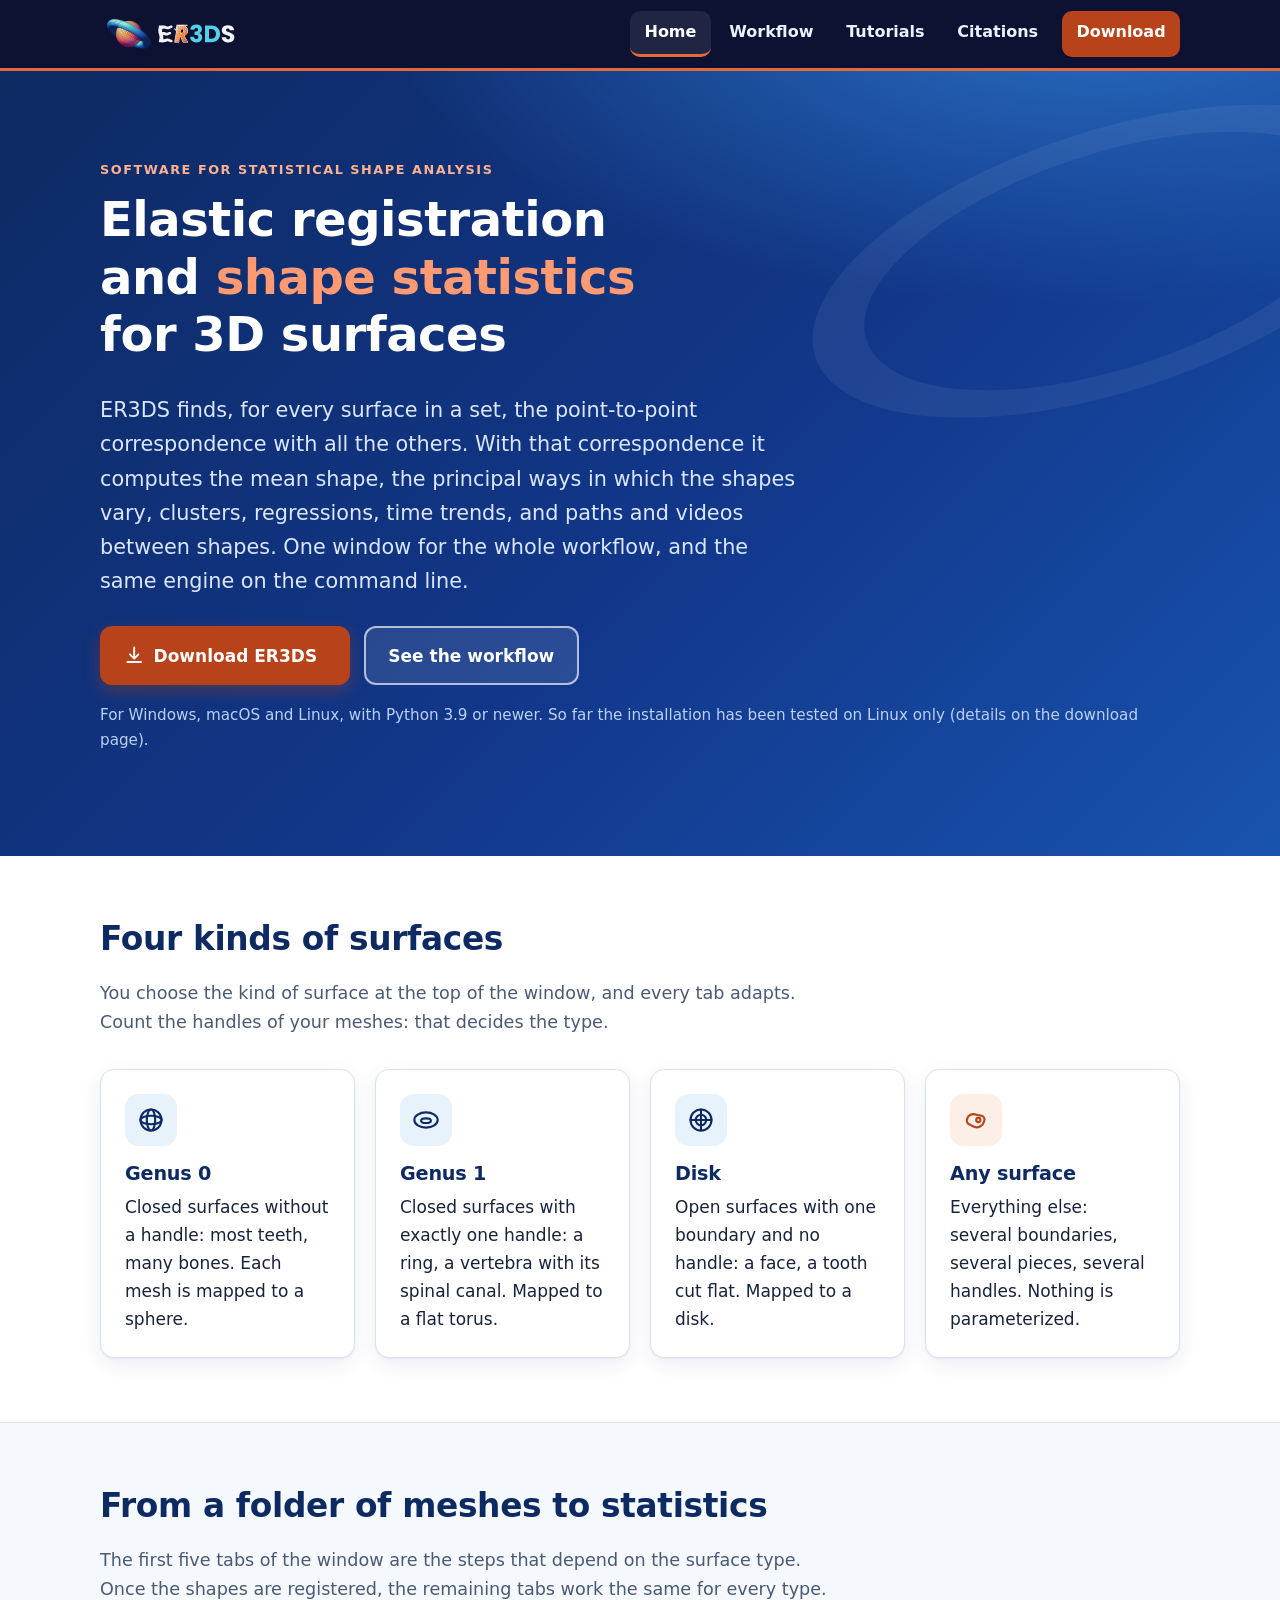
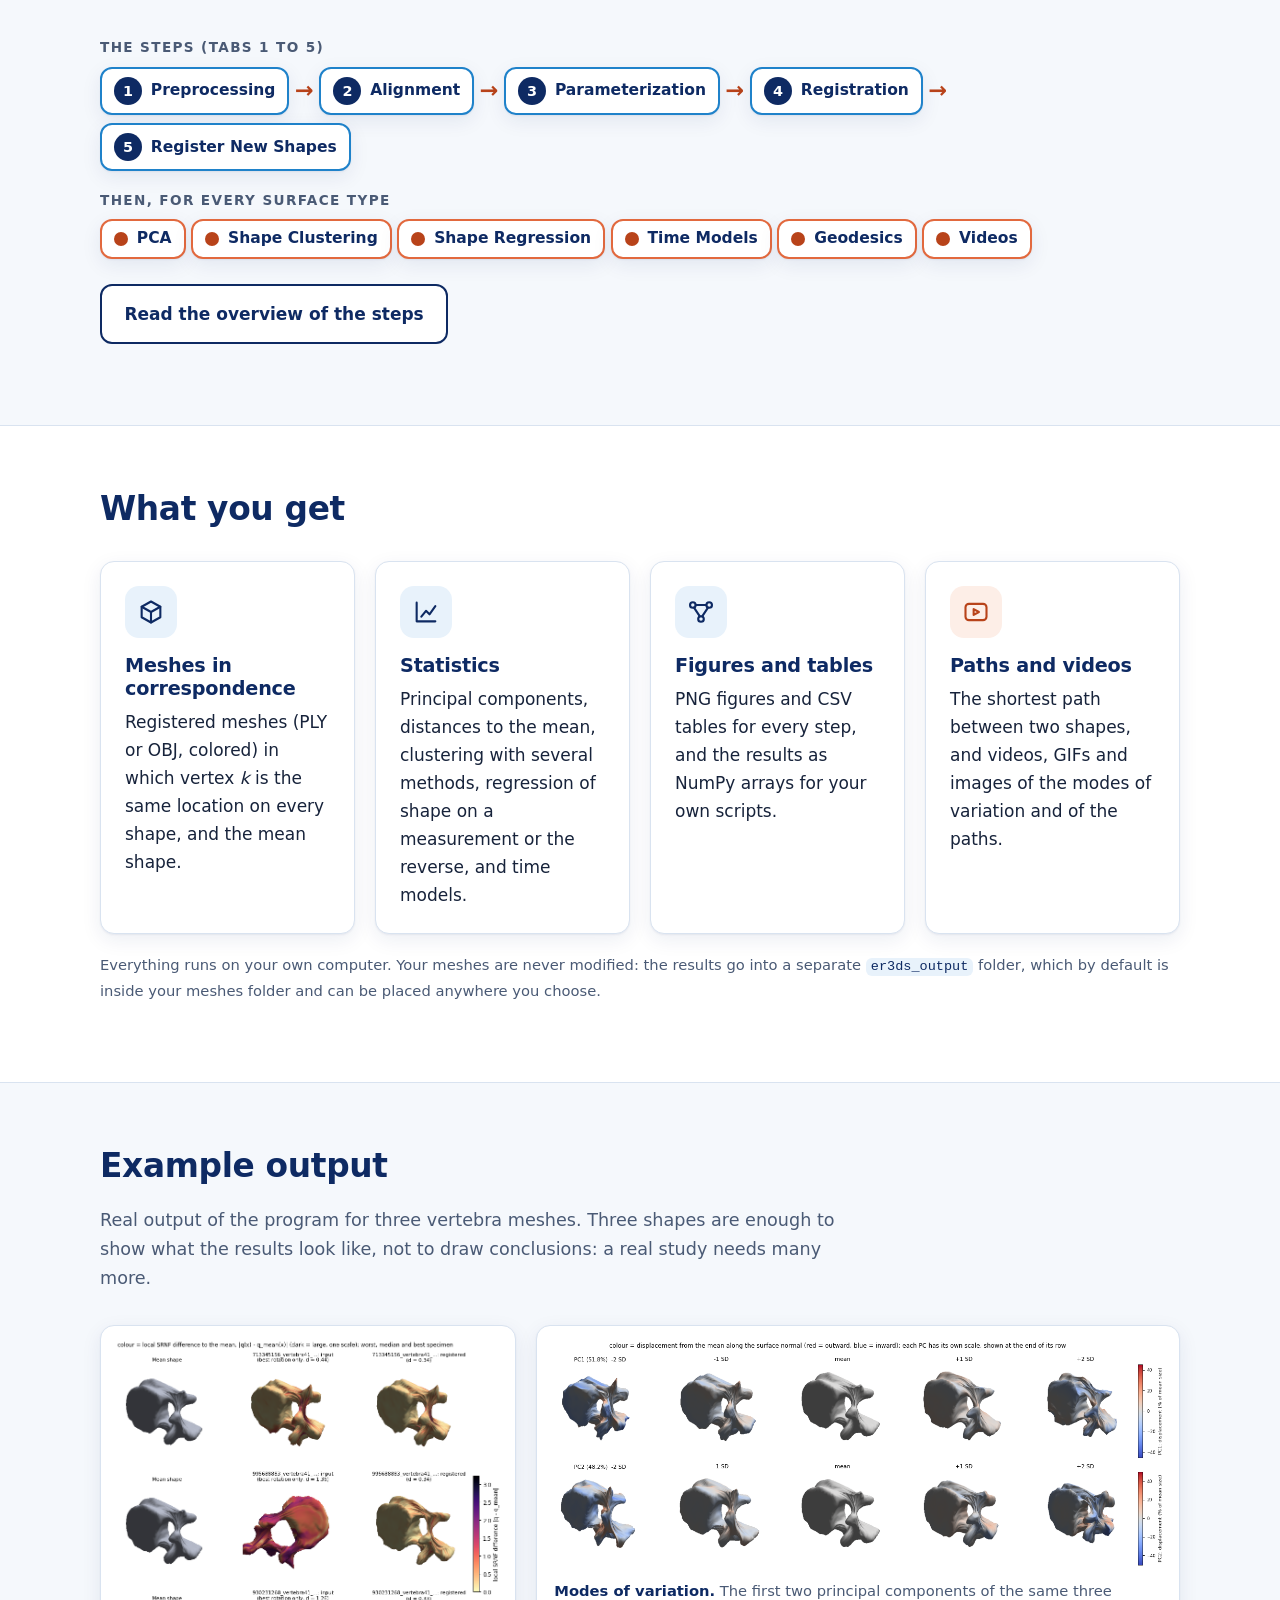
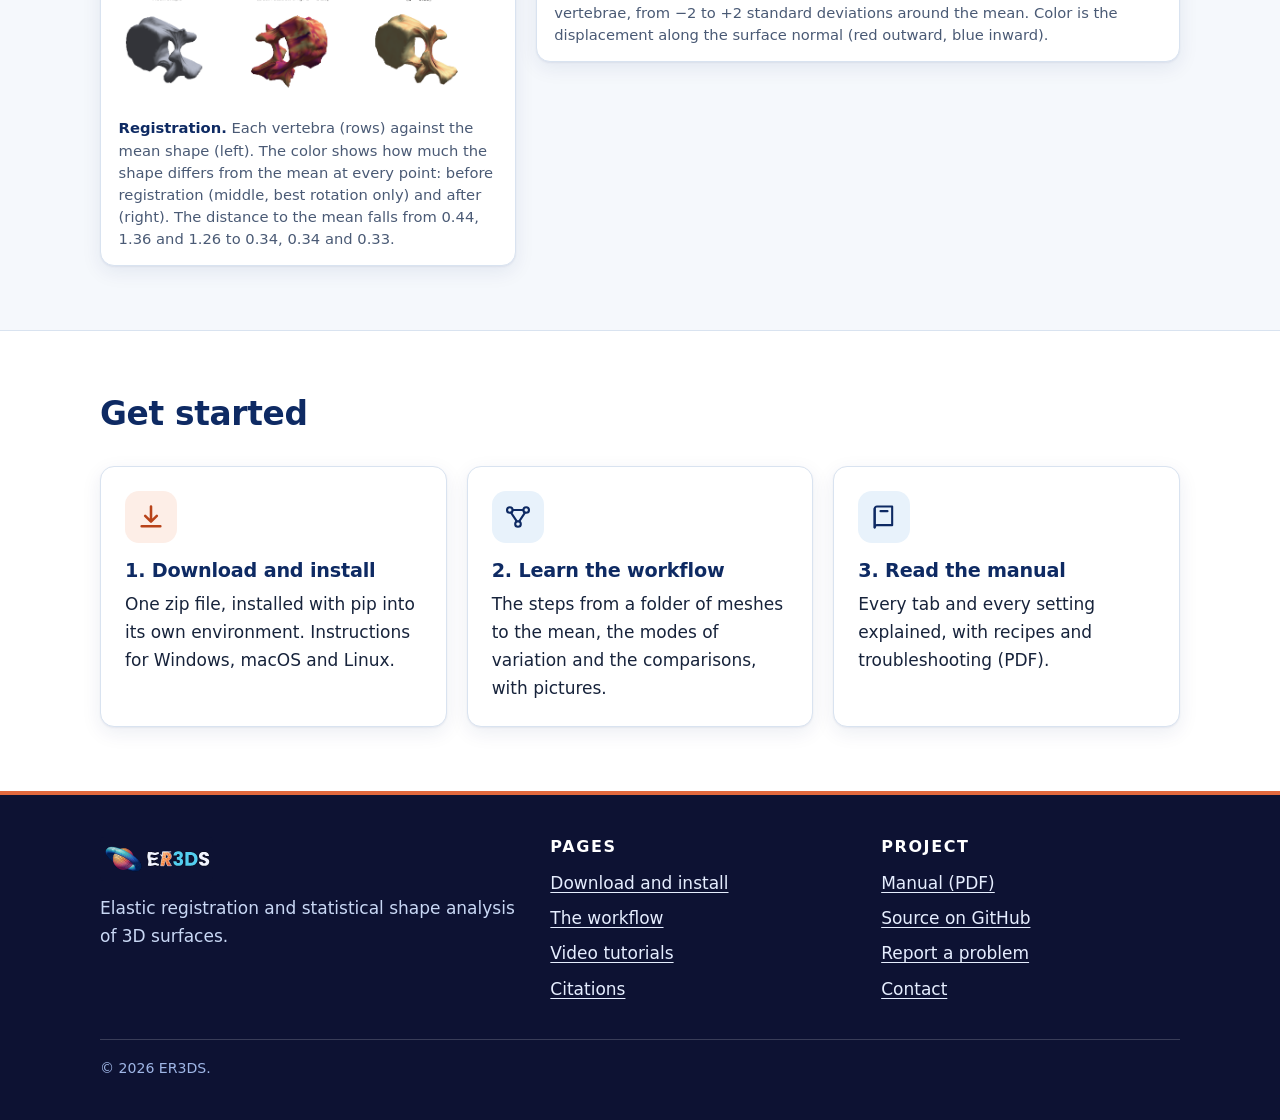
==== index.html @ e9423f09 "Add files via upload" ====
<!DOCTYPE html>
<html lang="en">
<head>
<meta charset="utf-8">
<meta name="viewport" content="width=device-width, initial-scale=1">
<title>ER3DS: elastic registration and shape statistics for 3D surfaces</title>
<meta name="description" content="ER3DS registers sets of 3D surfaces with elastic methods and computes the mean shape, principal components, clusters, regressions, geodesics and videos. Download, install and learn the workflow.">
<meta name="theme-color" content="#0e2a63">
<link rel="icon" href="favicon.ico" sizes="any">
<link rel="icon" type="image/png" sizes="32x32" href="assets/img/icon_32.png">
<link rel="apple-touch-icon" href="assets/img/icon_256.png">
<meta property="og:type" content="website">
<meta property="og:title" content="ER3DS: elastic registration and shape statistics for 3D surfaces">
<meta property="og:description" content="ER3DS registers sets of 3D surfaces with elastic methods and computes the mean shape, principal components, clusters, regressions, geodesics and videos. Download, install and learn the workflow.">
<meta property="og:url" content="https://er3ds.github.io/er3ds/">
<meta property="og:image" content="https://er3ds.github.io/er3ds/assets/img/og-image.png">
<link rel="stylesheet" href="assets/css/style.css">
<script src="assets/js/site.js" defer></script>
</head>
<body>
<!-- CHROME:HEADER:START -->
<a class="skip" href="#main">Skip to the content</a>
<header class="site-header">
  <div class="container">
    <a class="brand" href="index.html" aria-label="ER3DS, home page"><img src="assets/img/ER3DS_logo_lockup_dark.svg" alt="ER3DS" width="139" height="54"></a>
    <button class="nav-toggle" type="button" aria-controls="site-nav" aria-expanded="false">Menu</button>
    <nav class="site-nav" id="site-nav" aria-label="Main">
      <ul>
        <li><a href="index.html" aria-current="page">Home</a></li>
        <li><a href="workflow.html">Workflow</a></li>
        <li><a href="tutorials.html">Tutorials</a></li>
        <li><a href="citations.html">Citations</a></li>
        <li><a class="nav-cta" href="download.html">Download</a></li>
      </ul>
    </nav>
  </div>
</header>
<!-- CHROME:HEADER:END -->
<main id="main">

<div class="hero">
  <div class="container">
    <p class="eyebrow">Software for statistical shape analysis</p>
    <h1>Elastic registration and <span class="accent">shape statistics</span> for 3D surfaces</h1>
    <p class="lead">ER3DS finds, for every surface in a set, the point-to-point correspondence with all the others. With that correspondence it computes the mean shape, the principal ways in which the shapes vary, clusters, regressions, time trends, and paths and videos between shapes. One window for the whole workflow, and the same engine on the command line.</p>
    <div class="hero-actions">
      <a class="btn btn-primary" href="download.html"><svg viewBox="0 0 24 24" fill="none" stroke="currentColor" stroke-width="2.2" stroke-linecap="round" stroke-linejoin="round" aria-hidden="true"><path d="M12 3v12M7 11l5 5 5-5M4 20h16"/></svg> Download ER3DS <small data-release="version"></small></a>
      <a class="btn btn-light" href="workflow.html">See the workflow</a>
    </div>
    <p class="hero-note">For Windows, macOS and Linux, with Python 3.9 or newer. So far the installation has been tested on Linux only (details on the download page).</p>
  </div>
</div>

<section>
  <div class="container">
    <div class="section-head">
      <h2>Four kinds of surfaces</h2>
      <p>You choose the kind of surface at the top of the window, and every tab adapts. Count the handles of your meshes: that decides the type.</p>
    </div>
    <div class="grid grid-4">
      <a class="card" href="workflow.html#surface-types"><div class="icon"><svg viewBox="0 0 24 24" fill="none" stroke="currentColor" stroke-width="1.8" stroke-linecap="round" aria-hidden="true"><circle cx="12" cy="12" r="9"/><ellipse cx="12" cy="12" rx="9" ry="3.6"/><ellipse cx="12" cy="12" rx="3.6" ry="9"/></svg></div><h3>Genus 0</h3><p>Closed surfaces without a handle: most teeth, many bones. Each mesh is mapped to a sphere.</p></a>
      <a class="card" href="workflow.html#surface-types"><div class="icon"><svg viewBox="0 0 24 24" fill="none" stroke="currentColor" stroke-width="1.8" stroke-linecap="round" aria-hidden="true"><ellipse cx="12" cy="12" rx="10" ry="6.5"/><ellipse cx="12" cy="12.6" rx="4.2" ry="2"/></svg></div><h3>Genus 1</h3><p>Closed surfaces with exactly one handle: a ring, a vertebra with its spinal canal. Mapped to a flat torus.</p></a>
      <a class="card" href="workflow.html#surface-types"><div class="icon"><svg viewBox="0 0 24 24" fill="none" stroke="currentColor" stroke-width="1.8" stroke-linecap="round" aria-hidden="true"><circle cx="12" cy="12" r="9"/><circle cx="12" cy="12" r="4.5"/><path d="M12 3v18M3 12h18"/></svg></div><h3>Disk</h3><p>Open surfaces with one boundary and no handle: a face, a tooth cut flat. Mapped to a disk.</p></a>
      <a class="card" href="workflow.html#surface-types"><div class="icon orange"><svg viewBox="0 0 24 24" fill="none" stroke="currentColor" stroke-width="1.8" stroke-linecap="round" stroke-linejoin="round" aria-hidden="true"><path d="M5 15c-2-3 0-8 5-8 2 0 3 1 5 1 3 0 5 2 4 5-1 4-5 6-8 5-3-1-4-2-6-3z"/><circle cx="14" cy="12" r="1.8"/></svg></div><h3>Any surface</h3><p>Everything else: several boundaries, several pieces, several handles. Nothing is parameterized.</p></a>
    </div>
  </div>
</section>

<section class="section-soft">
  <div class="container">
    <div class="section-head">
      <h2>From a folder of meshes to statistics</h2>
      <p>The first five tabs of the window are the steps that depend on the surface type. Once the shapes are registered, the remaining tabs work the same for every type.</p>
    </div>
    <p class="flow-label">The steps (tabs 1 to 5)</p>
    <ol class="flow">
      <li><a class="box" href="workflow.html#step-1"><span class="n">1</span>Preprocessing</a><span class="arrow" aria-hidden="true">&rarr;</span></li>
      <li><a class="box" href="workflow.html#step-2"><span class="n">2</span>Alignment</a><span class="arrow" aria-hidden="true">&rarr;</span></li>
      <li><a class="box" href="workflow.html#step-3"><span class="n">3</span>Parameterization</a><span class="arrow" aria-hidden="true">&rarr;</span></li>
      <li><a class="box" href="workflow.html#step-4"><span class="n">4</span>Registration</a><span class="arrow" aria-hidden="true">&rarr;</span></li>
      <li><a class="box" href="workflow.html#step-5"><span class="n">5</span>Register New Shapes</a></li>
    </ol>
    <p class="flow-label">Then, for every surface type</p>
    <ol class="flow">
      <li><a class="box shared" href="workflow.html#step-6"><span class="n"></span>PCA</a></li>
      <li><a class="box shared" href="workflow.html#step-7"><span class="n"></span>Shape Clustering</a></li>
      <li><a class="box shared" href="workflow.html#step-7"><span class="n"></span>Shape Regression</a></li>
      <li><a class="box shared" href="workflow.html#step-7"><span class="n"></span>Time Models</a></li>
      <li><a class="box shared" href="workflow.html#step-8"><span class="n"></span>Geodesics</a></li>
      <li><a class="box shared" href="workflow.html#step-8"><span class="n"></span>Videos</a></li>
    </ol>
    <p style="margin-top:1.6rem"><a class="btn btn-outline" href="workflow.html">Read the overview of the steps</a></p>
  </div>
</section>

<section>
  <div class="container">
    <div class="section-head">
      <h2>What you get</h2>
    </div>
    <div class="grid grid-4">
      <div class="card"><div class="icon"><svg viewBox="0 0 24 24" fill="none" stroke="currentColor" stroke-width="1.8" stroke-linecap="round" stroke-linejoin="round" aria-hidden="true"><path d="M12 3l8 4.5v9L12 21l-8-4.5v-9z"/><path d="M12 12l8-4.5M12 12v9M12 12L4 7.5"/></svg></div><h3>Meshes in correspondence</h3><p>Registered meshes (PLY or OBJ, colored) in which vertex <em>k</em> is the same location on every shape, and the mean shape.</p></div>
      <div class="card"><div class="icon"><svg viewBox="0 0 24 24" fill="none" stroke="currentColor" stroke-width="1.8" stroke-linecap="round" stroke-linejoin="round" aria-hidden="true"><path d="M4 20V4M4 20h16"/><path d="M8 16l4-5 3 3 5-7"/></svg></div><h3>Statistics</h3><p>Principal components, distances to the mean, clustering with several methods, regression of shape on a measurement or the reverse, and time models.</p></div>
      <div class="card"><div class="icon"><svg viewBox="0 0 24 24" fill="none" stroke="currentColor" stroke-width="1.8" stroke-linecap="round" stroke-linejoin="round" aria-hidden="true"><circle cx="5" cy="6" r="2.4"/><circle cx="19" cy="6" r="2.4"/><circle cx="12" cy="18" r="2.4"/><path d="M7.4 6h9.2M6 8.2l5 7.6M18 8.2l-5 7.6"/></svg></div><h3>Figures and tables</h3><p>PNG figures and CSV tables for every step, and the results as NumPy arrays for your own scripts.</p></div>
      <div class="card"><div class="icon orange"><svg viewBox="0 0 24 24" fill="none" stroke="currentColor" stroke-width="1.8" stroke-linecap="round" stroke-linejoin="round" aria-hidden="true"><rect x="3" y="5" width="18" height="14" rx="3"/><path d="M10 9.5v5l4.5-2.5z"/></svg></div><h3>Paths and videos</h3><p>The shortest path between two shapes, and videos, GIFs and images of the modes of variation and of the paths.</p></div>
    </div>
    <p class="muted small" style="margin-top:1.2rem">Everything runs on your own computer. Your meshes are never modified: the results go into a separate <code>er3ds_output</code> folder, which by default is inside your meshes folder and can be placed anywhere you choose.</p>
  </div>
</section>

<section class="section-soft">
  <div class="container">
    <div class="section-head">
      <h2>Example output</h2>
      <p>Real output of the program for three vertebra meshes. Three shapes are enough to show what the results look like, not to draw conclusions: a real study needs many more.</p>
    </div>
    <div class="grid grid-figs">
      <figure class="figure">
        <a class="zoom" href="assets/img/figures/registration-before-after.png" aria-label="Open the registration figure at full size"><img src="assets/img/figures/registration-before-after.png" width="847" height="803" loading="lazy" alt="Three vertebra meshes in three rows. The left column shows the mean shape in grey. The middle column shows each vertebra before registration, colored by how much it differs from the mean at every point, with large differences in dark red and purple. The right column shows the same vertebrae after registration, almost uniformly pale, meaning they now match the mean closely."></a>
        <figcaption><strong>Registration.</strong> Each vertebra (rows) against the mean shape (left). The color shows how much the shape differs from the mean at every point: before registration (middle, best rotation only) and after (right). The distance to the mean falls from 0.44, 1.36 and 1.26 to 0.34, 0.34 and 0.33.</figcaption>
      </figure>
      <figure class="figure">
        <a class="zoom" href="assets/img/figures/principal-modes.png" aria-label="Open the principal modes figure at full size"><img src="assets/img/figures/principal-modes.png" width="1211" height="454" loading="lazy" alt="Two rows of five vertebra shapes. Each row shows one principal component of shape variation, from minus two standard deviations through the mean shape to plus two standard deviations, colored by displacement from the mean along the surface normal, from blue for inward to red for outward."></a>
        <figcaption><strong>Modes of variation.</strong> The first two principal components of the same three vertebrae, from &minus;2 to +2 standard deviations around the mean. Color is the displacement along the surface normal (red outward, blue inward).</figcaption>
      </figure>
    </div>
  </div>
</section>

<section>
  <div class="container">
    <div class="section-head">
      <h2>Get started</h2>
    </div>
    <div class="grid grid-3">
      <a class="card" href="download.html"><div class="icon orange"><svg viewBox="0 0 24 24" fill="none" stroke="currentColor" stroke-width="2.2" stroke-linecap="round" stroke-linejoin="round" aria-hidden="true"><path d="M12 3v12M7 11l5 5 5-5M4 20h16"/></svg></div><h3>1. Download and install</h3><p>One zip file, installed with pip into its own environment. Instructions for Windows, macOS and Linux.</p></a>
      <a class="card" href="workflow.html"><div class="icon"><svg viewBox="0 0 24 24" fill="none" stroke="currentColor" stroke-width="1.8" stroke-linecap="round" stroke-linejoin="round" aria-hidden="true"><circle cx="5" cy="6" r="2.4"/><circle cx="19" cy="6" r="2.4"/><circle cx="12" cy="18" r="2.4"/><path d="M7.4 6h9.2M6 8.2l5 7.6M18 8.2l-5 7.6"/></svg></div><h3>2. Learn the workflow</h3><p>The steps from a folder of meshes to the mean, the modes of variation and the comparisons, with pictures.</p></a>
      <a class="card" href="downloads/ER3DS_manual.pdf" data-release-link="manual"><div class="icon"><svg viewBox="0 0 24 24" fill="none" stroke="currentColor" stroke-width="1.8" stroke-linecap="round" stroke-linejoin="round" aria-hidden="true"><path d="M4 5a2 2 0 0 1 2-2h13v16H6a2 2 0 0 0-2 2z"/><path d="M4 21V5M9 7h6"/></svg></div><h3>3. Read the manual</h3><p>Every tab and every setting explained, with recipes and troubleshooting (PDF<span data-release="manual-size" data-prefix=", "></span>).</p></a>
    </div>
  </div>
</section>

</main>
<!-- CHROME:FOOTER:START -->
<footer class="site-footer">
  <div class="container">
    <div class="cols">
      <div>
        <img src="assets/img/ER3DS_logo_lockup_dark.svg" alt="ER3DS" width="113" height="44">
        <p>Elastic registration and statistical shape analysis of 3D surfaces.</p>
      </div>
      <div>
        <h2>Pages</h2>
        <ul>
          <li><a href="download.html">Download and install</a></li>
          <li><a href="workflow.html">The workflow</a></li>
          <li><a href="tutorials.html">Video tutorials</a></li>
          <li><a href="citations.html">Citations</a></li>
        </ul>
      </div>
      <div>
        <h2>Project</h2>
        <ul>
          <li><a href="downloads/ER3DS_manual.pdf" data-release-link="manual">Manual (PDF)</a></li>
          <li><a href="download.html" data-site="github" hidden>Source on GitHub</a></li>
          <li><a href="download.html" data-site="issues" hidden>Report a problem</a></li>
          <li><a href="download.html" data-site="contact" hidden>Contact</a></li>
        </ul>
      </div>
    </div>
    <p class="fine">&copy; <span data-year>2026</span> ER3DS. <span data-site-text="license_note" hidden></span></p>
  </div>
</footer>
<!-- CHROME:FOOTER:END -->
</body>
</html>
---- assets/css/style.css ----
/* ER3DS website. Colors taken from the logo: navy #0e2a63, blue #1f82ca, orange #e2693e.
   No external fonts, scripts or images are loaded: everything is in this folder. */
:root {
  --navy: #0e2a63;
  --navy-2: #163b86;
  --bar: #0d1233;                /* the background of the dark logo lockup: the header and the footer have exactly this color, so the logo blends in */
  --blue: #1f82ca;
  --blue-text: #1853ae;          /* links on white: contrast above 7:1 */
  --sky: #e8f2fb;
  --sky-2: #d3e6f7;
  --orange: #e2693e;
  --orange-deep: #b8431a;        /* buttons with white text: contrast above 5:1 */
  --orange-soft: #fdeee7;
  --ink: #17233b;
  --muted: #4a5a75;
  --line: #d9e3f0;
  --soft: #f5f8fc;
  --white: #ffffff;
  --radius: 14px;
  --shadow: 0 1px 2px rgba(14, 42, 99, .06), 0 6px 20px rgba(14, 42, 99, .08);
  --shadow-lift: 0 2px 4px rgba(14, 42, 99, .08), 0 12px 28px rgba(14, 42, 99, .14);
  --maxw: 1120px;
  --font: system-ui, -apple-system, "Segoe UI", Roboto, "Helvetica Neue", Arial, sans-serif;
  --mono: ui-monospace, SFMono-Regular, Menlo, Consolas, "Liberation Mono", monospace;
  color-scheme: light;
}

*, *::before, *::after { box-sizing: border-box; }
html { scroll-behavior: smooth; -webkit-text-size-adjust: 100%; }
body { margin: 0; font-family: var(--font); font-size: 1.0625rem; line-height: 1.65; color: var(--ink); background: var(--white); }
img, svg, video { max-width: 100%; height: auto; }
a { color: var(--blue-text); text-underline-offset: 3px; }
a:hover { color: var(--navy); }
h1, h2, h3, h4 { color: var(--navy); line-height: 1.2; margin: 0 0 .6em; letter-spacing: -.01em; }
h1 { font-size: clamp(2rem, 4.2vw, 3rem); font-weight: 800; }
h2 { font-size: clamp(1.5rem, 2.8vw, 2.05rem); font-weight: 750; }
h3 { font-size: 1.2rem; font-weight: 700; }
p { margin: 0 0 1em; }
code { font-family: var(--mono); font-size: .92em; background: var(--sky); color: var(--navy); padding: .1em .38em; border-radius: 6px; }
:focus-visible { outline: 3px solid var(--orange); outline-offset: 2px; border-radius: 4px; }
.skip { position: absolute; left: -999px; top: 8px; background: var(--white); color: var(--navy); padding: .6rem 1rem; border-radius: 8px; z-index: 100; }
.skip:focus { left: 8px; }
.container { width: 100%; max-width: var(--maxw); margin: 0 auto; padding: 0 1.25rem; }
.narrow { max-width: 820px; }
.muted { color: var(--muted); }
.center { text-align: center; }
.small { font-size: .92rem; }

/* ------------------------------------------------------------------------------------------------ header */
.site-header { position: sticky; top: 0; z-index: 50; background: var(--bar); border-bottom: 3px solid var(--orange); }
.site-header .container { display: flex; align-items: center; justify-content: space-between; gap: 1rem; min-height: 68px; }
.brand { display: inline-flex; align-items: center; text-decoration: none; }
.brand img { height: 54px; width: auto; display: block; }
.nav-toggle { display: none; background: transparent; border: 2px solid rgba(255,255,255,.55); color: var(--white); border-radius: 10px; padding: .45rem .75rem; font: inherit; font-weight: 600; cursor: pointer; }
.nav-toggle:hover { background: rgba(255,255,255,.1); }
.site-nav ul { list-style: none; display: flex; gap: .25rem; margin: 0; padding: 0; flex-wrap: wrap; }
.site-nav a { display: block; color: #eaf1ff; text-decoration: none; font-weight: 600; font-size: 1rem; padding: .55rem .9rem; border-radius: 10px; border-bottom: 3px solid transparent; }
.site-nav a:hover { background: rgba(255,255,255,.12); color: var(--white); }
.site-nav a[aria-current="page"] { color: var(--white); border-bottom-color: var(--orange); background: rgba(255,255,255,.08); }
.site-nav a.nav-cta { background: var(--orange-deep); color: var(--white); margin-left: .35rem; }
.site-nav a.nav-cta:hover { background: #a43812; }

/* ------------------------------------------------------------------------------------------------ hero */
.hero { position: relative; overflow: hidden; color: var(--white); background: radial-gradient(1200px 520px at 85% -10%, #2a6fc2 0%, rgba(42,111,194,0) 60%), linear-gradient(135deg, var(--navy) 0%, #12378a 55%, #1853ae 100%); }
.hero::after { content: ""; position: absolute; right: -140px; top: -120px; width: 620px; height: 620px; border-radius: 50%; border: 54px solid rgba(255,255,255,.06); transform: rotate(-18deg) scale(1, .42); pointer-events: none; }
.hero .container { position: relative; z-index: 1; padding-top: clamp(3rem, 7vw, 5.5rem); padding-bottom: clamp(3rem, 7vw, 5.5rem); }
.hero h1 { color: var(--white); max-width: 17ch; }
.hero h1 .accent { color: #ff9a73; }
.hero .lead { font-size: clamp(1.1rem, 1.7vw, 1.3rem); max-width: 44rem; color: #dbe7ff; }
.hero-actions { display: flex; flex-wrap: wrap; gap: .85rem; margin-top: 1.7rem; }
.hero-note { margin-top: 1.1rem; font-size: .95rem; color: #bcd0f5; }
.page-hero { background: linear-gradient(135deg, var(--navy) 0%, #12378a 70%, #1853ae 100%); color: var(--white); }
.page-hero .container { padding-top: 2.6rem; padding-bottom: 2.6rem; }
.page-hero h1 { color: var(--white); font-size: clamp(1.9rem, 3.6vw, 2.6rem); margin-bottom: .35em; }
.page-hero p { color: #dbe7ff; max-width: 46rem; margin: 0; font-size: 1.12rem; }
.eyebrow { text-transform: uppercase; letter-spacing: .12em; font-size: .8rem; font-weight: 700; color: #ffb28f; margin-bottom: .7rem; }

/* ------------------------------------------------------------------------------------------------ buttons */
.btn { display: inline-flex; align-items: center; gap: .55rem; font: inherit; font-weight: 700; text-decoration: none; padding: .85rem 1.4rem; border-radius: 12px; border: 2px solid transparent; cursor: pointer; transition: transform .15s ease, background .15s ease, box-shadow .15s ease; }
.btn:hover { transform: translateY(-1px); }
.btn-primary { background: var(--orange-deep); color: var(--white); box-shadow: 0 6px 16px rgba(184, 67, 26, .35); }
.btn-primary:hover { background: #a43812; color: var(--white); }
.btn-light { background: rgba(255,255,255,.1); color: var(--white); border-color: rgba(255,255,255,.65); }
.btn-light:hover { background: rgba(255,255,255,.2); color: var(--white); }
.btn-outline { background: var(--white); color: var(--navy); border-color: var(--navy); }
.btn-outline:hover { background: var(--navy); color: var(--white); }
.btn svg { width: 1.2em; height: 1.2em; flex: none; }
.btn small { font-weight: 500; opacity: .9; }

/* ------------------------------------------------------------------------------------------------ sections and cards */
section { padding: clamp(2.6rem, 5vw, 4.2rem) 0; }
.section-soft { background: var(--soft); border-top: 1px solid var(--line); border-bottom: 1px solid var(--line); }
.section-head { max-width: 46rem; margin-bottom: 2rem; }
.section-head p { color: var(--muted); font-size: 1.1rem; }
.grid { display: grid; gap: 1.25rem; }
.grid-2 { grid-template-columns: repeat(2, minmax(0, 1fr)); }
.grid-3 { grid-template-columns: repeat(3, minmax(0, 1fr)); }
.grid-4 { grid-template-columns: repeat(4, minmax(0, 1fr)); }
.card { background: var(--white); border: 1px solid var(--line); border-radius: var(--radius); padding: 1.5rem; box-shadow: var(--shadow); }
a.card { text-decoration: none; color: inherit; display: block; transition: transform .15s ease, box-shadow .15s ease, border-color .15s ease; }
a.card:hover { transform: translateY(-3px); box-shadow: var(--shadow-lift); border-color: var(--blue); }
.card h3 { margin-bottom: .4em; }
.card p:last-child { margin-bottom: 0; }
.icon { width: 52px; height: 52px; border-radius: 14px; background: var(--sky); color: var(--navy); display: grid; place-items: center; margin-bottom: 1rem; }
.icon svg { width: 28px; height: 28px; }
.icon.orange { background: var(--orange-soft); color: var(--orange-deep); }
.pill { display: inline-block; font-size: .78rem; font-weight: 700; padding: .18rem .65rem; border-radius: 999px; background: var(--sky); color: var(--navy); letter-spacing: .02em; }
.pill.orange { background: var(--orange-soft); color: var(--orange-deep); }
.checklist { list-style: none; margin: 0; padding: 0; }
.checklist li { position: relative; padding-left: 1.7rem; margin-bottom: .5rem; }
.checklist li::before { content: ""; position: absolute; left: 0; top: .5em; width: .9rem; height: .9rem; border-radius: 50%; background: var(--orange); box-shadow: 0 0 0 4px var(--orange-soft); }

figure { margin: 0; }
.figure { background: var(--white); border: 1px solid var(--line); border-radius: var(--radius); padding: .75rem; box-shadow: var(--shadow); }
.figure img { display: block; width: 100%; border-radius: 8px; }
figcaption { font-size: .92rem; color: var(--muted); padding: .65rem .35rem .2rem; line-height: 1.5; }
figcaption strong { color: var(--navy); }

/* ------------------------------------------------------------------------------------------------ the workflow page */
.pipeline { margin: 0 auto; }
.steps { list-style: none; margin: 0; padding: 0; counter-reset: step; position: relative; }
.steps::before { content: ""; position: absolute; left: 25px; top: 10px; bottom: 10px; width: 3px; background: linear-gradient(var(--blue), var(--sky-2)); border-radius: 3px; }
.step { position: relative; padding-left: 78px; margin-bottom: 2.6rem; }
.step:last-child { margin-bottom: 0; }
.step-num { position: absolute; left: 0; top: 0; width: 52px; height: 52px; border-radius: 50%; display: grid; place-items: center; font-weight: 800; font-size: 1.25rem; color: var(--white); background: var(--navy); border: 4px solid var(--white); box-shadow: 0 0 0 3px var(--blue); }
.step-num.shared { background: var(--orange-deep); box-shadow: 0 0 0 3px var(--orange); }
.step h2 { font-size: 1.45rem; margin-bottom: .3em; }
.step .tag { margin-left: .6rem; vertical-align: middle; }
.step-body { display: grid; grid-template-columns: minmax(0, 1fr) minmax(0, 1.15fr); gap: 1.5rem; align-items: start; }
.step-body.single { grid-template-columns: minmax(0, 1fr); }
.step ul { margin: .4rem 0 0; padding-left: 1.2rem; }
.step li { margin-bottom: .3rem; }
.where { font-size: .92rem; color: var(--muted); }
.where strong { color: var(--navy); }

/* ------------------------------------------------------------------------------------------------ download page */
.download-box { display: grid; grid-template-columns: minmax(0, 1.2fr) minmax(0, 1fr); gap: 1.5rem; align-items: stretch; }
.download-main { background: linear-gradient(160deg, var(--navy) 0%, #163b86 100%); color: var(--white); border-radius: var(--radius); padding: 1.8rem; box-shadow: var(--shadow-lift); }
.download-main h2 { color: var(--white); margin-bottom: .2em; }
.download-main p { color: #dbe7ff; }
.facts { display: grid; grid-template-columns: auto 1fr; gap: .35rem 1rem; margin: 1.1rem 0 1.4rem; font-size: .98rem; }
.facts dt { color: #aac2ef; }
.facts dd { margin: 0; color: var(--white); word-break: break-all; }
.facts dd.mono { font-family: var(--mono); font-size: .8rem; }
.tabs [role="tablist"] { display: flex; gap: .35rem; border-bottom: 2px solid var(--line); margin-bottom: 1.2rem; flex-wrap: wrap; }
.tabs [role="tab"] { font: inherit; font-weight: 700; padding: .65rem 1.2rem; background: transparent; border: 0; border-bottom: 4px solid transparent; margin-bottom: -2px; color: var(--muted); cursor: pointer; border-radius: 10px 10px 0 0; }
.tabs [role="tab"]:hover { background: var(--sky); color: var(--navy); }
.tabs [role="tab"][aria-selected="true"] { color: var(--navy); border-bottom-color: var(--orange); background: var(--soft); }
.tabs [role="tabpanel"][hidden] { display: none; }
.code { position: relative; margin: .7rem 0 1.2rem; }
.code pre { margin: 0; background: #0b1f4a; color: #e8f0ff; border-radius: 12px; padding: 1rem 1.1rem; padding-right: 5.2rem; overflow-x: auto; font-family: var(--mono); font-size: .9rem; line-height: 1.6; border: 1px solid #1b3a82; }
.copy { position: absolute; top: .55rem; right: .55rem; font: inherit; font-size: .8rem; font-weight: 700; color: var(--white); background: rgba(255,255,255,.14); border: 1px solid rgba(255,255,255,.35); border-radius: 8px; padding: .3rem .7rem; cursor: pointer; }
.copy:hover { background: rgba(255,255,255,.26); }
.note { border-left: 5px solid var(--orange); background: var(--orange-soft); border-radius: 0 12px 12px 0; padding: .9rem 1.1rem; margin: 1.2rem 0; }
.note.blue { border-left-color: var(--blue); background: var(--sky); }
.note p:last-child { margin-bottom: 0; }
table { border-collapse: collapse; width: 100%; font-size: .98rem; }
th, td { text-align: left; padding: .7rem .9rem; border-bottom: 1px solid var(--line); vertical-align: top; }
th { background: var(--sky); color: var(--navy); }
.table-wrap { overflow-x: auto; border: 1px solid var(--line); border-radius: var(--radius); background: var(--white); }
details { background: var(--white); border: 1px solid var(--line); border-radius: 12px; padding: .2rem 1.1rem; margin-bottom: .75rem; }
summary { cursor: pointer; font-weight: 700; color: var(--navy); padding: .8rem 0; }
details[open] { box-shadow: var(--shadow); }

/* ------------------------------------------------------------------------------------------------ tutorials */
.video-card { overflow: hidden; padding: 0; }
.video-frame { position: relative; aspect-ratio: 16 / 9; background: linear-gradient(135deg, var(--navy), #1853ae); display: grid; place-items: center; color: var(--white); }
.video-frame iframe, .video-frame video { position: absolute; inset: 0; width: 100%; height: 100%; border: 0; }
.video-frame .play { font: inherit; border: 0; background: transparent; color: var(--white); display: grid; place-items: center; gap: .4rem; cursor: pointer; width: 100%; height: 100%; }
.video-frame .play svg { width: 64px; height: 64px; }
.video-body { padding: 1.1rem 1.3rem 1.3rem; }
.video-body h3 { margin-bottom: .25em; }
.placeholder-card { border: 2px dashed var(--sky-2); background: var(--soft); box-shadow: none; }
.soon { aspect-ratio: 16 / 9; border-radius: 10px; margin-bottom: 1rem; background: repeating-linear-gradient(135deg, var(--sky) 0 14px, #dcecfa 14px 28px); display: grid; place-items: center; color: var(--navy); font-weight: 800; letter-spacing: .08em; text-transform: uppercase; font-size: .9rem; }

/* ------------------------------------------------------------------------------------------------ citations */
.cite-list { list-style: none; margin: 0; padding: 0; }
.cite-list li { padding: 1rem 0; border-bottom: 1px solid var(--line); }
.cite-list .tag { font-weight: 800; color: var(--navy); }
.cite-list .used { font-size: .9rem; color: var(--muted); margin-top: .3rem; }
.cite-list .link { white-space: nowrap; }
.badge { display: inline-block; font-size: .74rem; font-weight: 700; border-radius: 999px; padding: .12rem .6rem; margin-left: .4rem; vertical-align: middle; }
.badge.ok { background: #e3f4e8; color: #17653a; }
.badge.search { background: var(--orange-soft); color: var(--orange-deep); }
.toc { display: flex; flex-wrap: wrap; gap: .5rem; margin: 1rem 0 0; padding: 0; list-style: none; }
.toc a { display: inline-block; padding: .35rem .85rem; border-radius: 999px; background: var(--sky); color: var(--navy); text-decoration: none; font-weight: 600; font-size: .92rem; }
.toc a:hover { background: var(--navy); color: var(--white); }
.cite-group { scroll-margin-top: 90px; }

/* ------------------------------------------------------------------------------------------------ footer */
.site-footer { background: var(--bar); color: #c9d8f5; padding: 2.6rem 0 1.6rem; margin-top: 0; border-top: 4px solid var(--orange); }
.site-footer .cols { display: grid; grid-template-columns: 1.4fr 1fr 1fr; gap: 2rem; }
.site-footer img { height: 44px; width: auto; display: block; margin-bottom: .8rem; }
.site-footer h2 { color: var(--white); font-size: 1rem; text-transform: uppercase; letter-spacing: .1em; margin-bottom: .8rem; }
.site-footer ul { list-style: none; margin: 0; padding: 0; }
.site-footer li { margin-bottom: .45rem; }
.site-footer a { color: #e6eeff; }
.site-footer a:hover { color: #ffb28f; }
.site-footer .fine { border-top: 1px solid rgba(255,255,255,.18); margin-top: 1.8rem; padding-top: 1.1rem; font-size: .88rem; color: #9fb6e6; }
[hidden] { display: none !important; }

/* ------------------------------------------------------------------------------------------------ small screens */
@media (max-width: 960px) {
  .grid-4 { grid-template-columns: repeat(2, minmax(0, 1fr)); }
  .grid-3 { grid-template-columns: repeat(2, minmax(0, 1fr)); }
  .download-box, .step-body { grid-template-columns: minmax(0, 1fr); }
}
@media (max-width: 760px) {
  .nav-toggle { display: inline-block; }
  .site-nav { display: none; position: absolute; left: 0; right: 0; top: 100%; background: var(--bar); border-bottom: 3px solid var(--orange); padding: .5rem 1rem 1rem; }
  .site-nav.open { display: block; }
  .site-nav ul { flex-direction: column; }
  .site-nav a.nav-cta { margin: .4rem 0 0; text-align: center; }
  .grid-2, .grid-3, .grid-4 { grid-template-columns: minmax(0, 1fr); }
  .site-footer .cols { grid-template-columns: minmax(0, 1fr); }
  .steps::before { left: 19px; }
  .step { padding-left: 62px; }
  .step-num { width: 40px; height: 40px; font-size: 1.05rem; }
  .brand img { height: 42px; }
}
@media (prefers-reduced-motion: reduce) {
  html { scroll-behavior: auto; }
  .btn, a.card { transition: none; }
  .btn:hover, a.card:hover { transform: none; }
}
@media print {
  .site-header, .site-footer, .hero-actions, .nav-toggle, .copy { display: none !important; }
  .hero, .page-hero { background: none; color: var(--ink); }
  .hero h1, .page-hero h1, .page-hero p { color: var(--ink); }
  a { color: var(--ink); }
}

/* ------------------------------------------------------------------------------------------------ the pipeline strip */
.flow { list-style: none; margin: 0; padding: 0; display: flex; flex-wrap: wrap; gap: .55rem .35rem; align-items: center; }
.flow li { display: flex; align-items: center; gap: .35rem; }
.flow .box { display: inline-flex; align-items: center; gap: .55rem; background: var(--white); border: 2px solid var(--blue); border-radius: 12px; padding: .55rem .9rem; font-weight: 700; color: var(--navy); text-decoration: none; box-shadow: var(--shadow); line-height: 1.25; }
.flow a.box:hover { border-color: var(--navy); background: var(--sky); color: var(--navy); }
.flow .n { flex: none; width: 28px; height: 28px; border-radius: 50%; background: var(--navy); color: var(--white); display: grid; place-items: center; font-size: .9rem; }
.flow .arrow { color: var(--orange-deep); font-size: 1.4rem; font-weight: 800; line-height: 1; }
.flow .box.shared { border-color: var(--orange); }
.flow .box.shared .n { background: var(--orange-deep); }
.flow-label { font-size: .85rem; font-weight: 700; text-transform: uppercase; letter-spacing: .1em; color: var(--muted); margin: 1.1rem 0 .5rem; }
.flow-label:first-child { margin-top: 0; }

/* ------------------------------------------------------------------------------------------------ refinements */
.code pre code { background: transparent; color: inherit; padding: 0; border-radius: 0; font-size: inherit; }
.container.narrow { margin-left: max(0px, calc((100% - var(--maxw)) / 2)); margin-right: auto; }
.container.narrow.center { margin-left: auto; margin-right: auto; }
.flow .box { padding: .5rem .75rem; font-size: .97rem; }
.flow .box.shared .n { width: 14px; height: 14px; }
.grid-figs { grid-template-columns: minmax(0, 1fr) minmax(0, 1.55fr); align-items: start; }
@media (max-width: 960px) { .grid-figs { grid-template-columns: minmax(0, 1fr); } }
.figure a.zoom { display: block; cursor: zoom-in; border-radius: 8px; }
.figure a.zoom:hover img { outline: 3px solid var(--sky-2); }

/* ------------------------------------------------------------------------------------------------ the citations page */
ul.what { padding-left: 1.2rem; margin: 0; }
ul.what li { margin-bottom: .7rem; }
.toc { margin-bottom: 1.2rem; }
.cite-list .badge { margin-left: .5rem; }
.cite-list .badge + .badge { margin-left: .3rem; }
details > .cite-list { margin-top: .5rem; }

/* ------------------------------------------------------------------------------------------------ the download facts */
.facts > div { display: contents; }
.btn.disabled { opacity: .55; pointer-events: none; }
.download-main .note, .download-main .note p, .download-main .note strong { color: var(--ink); }
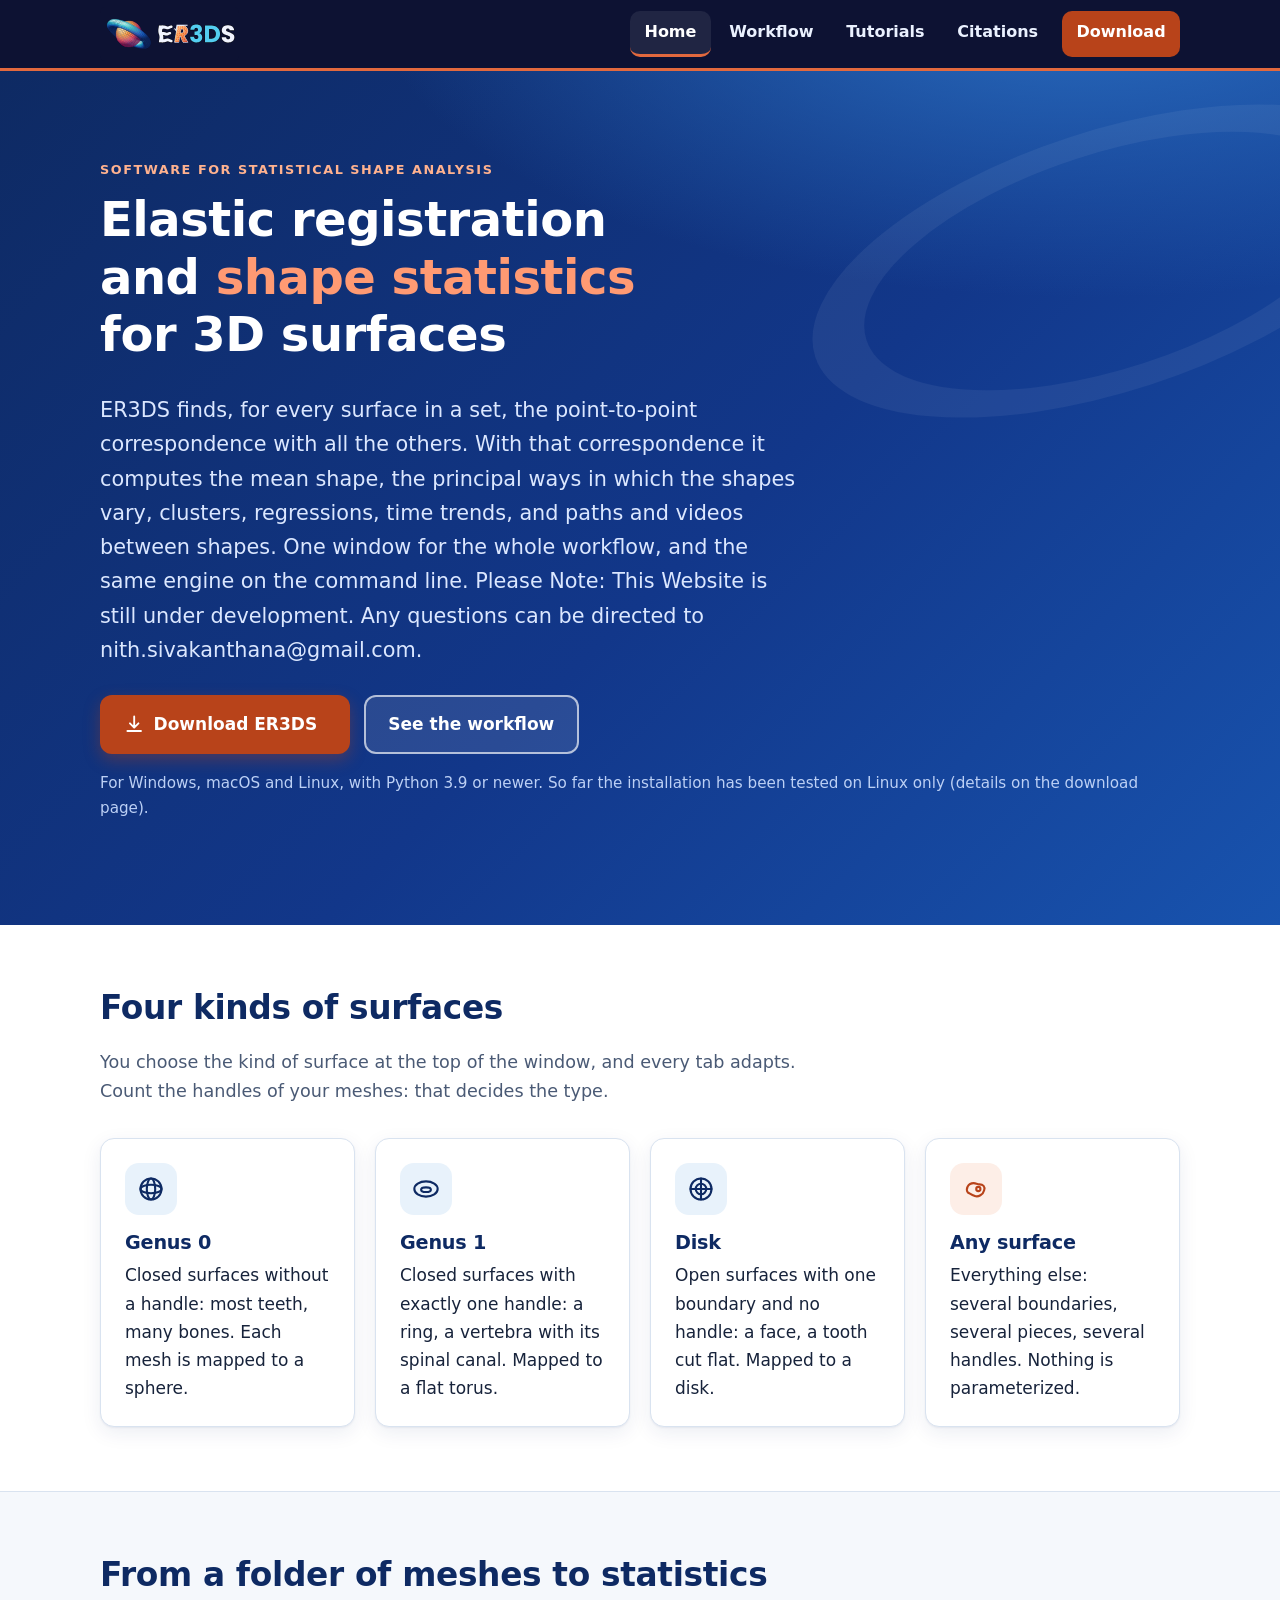
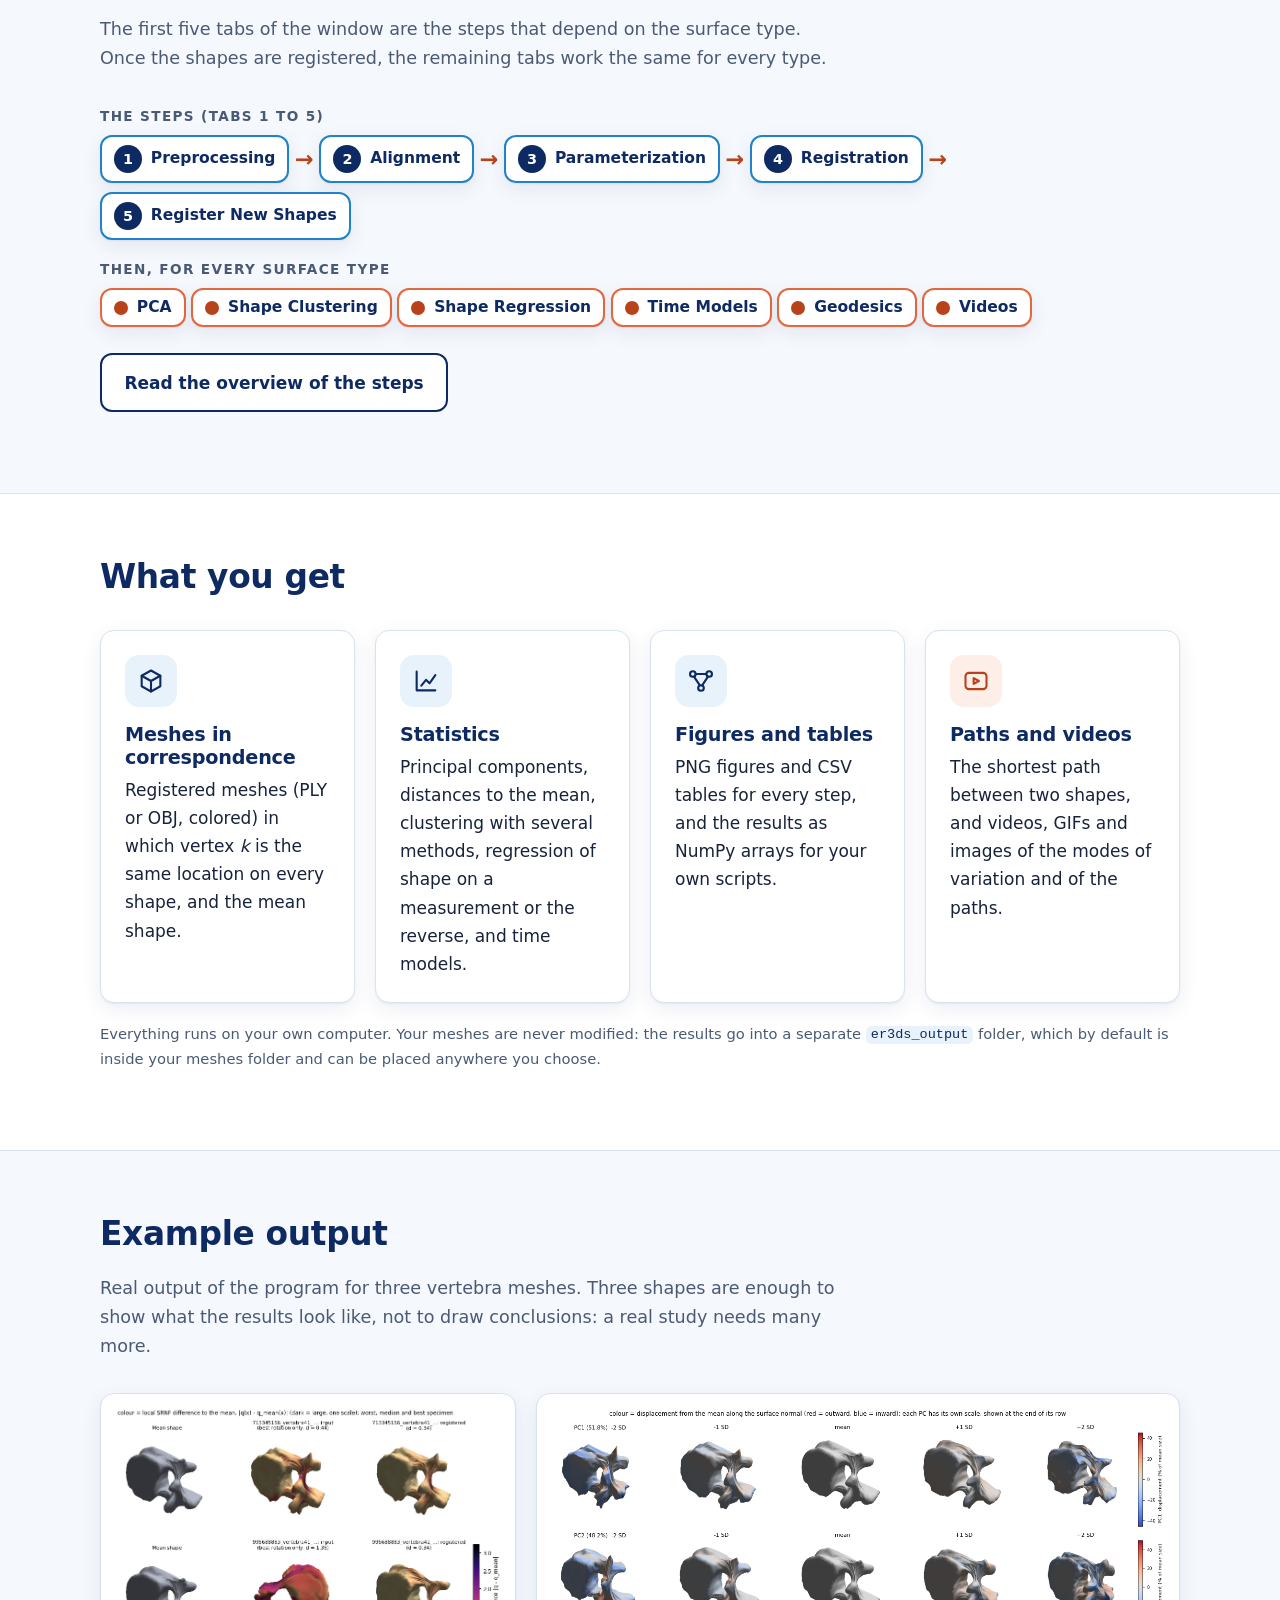
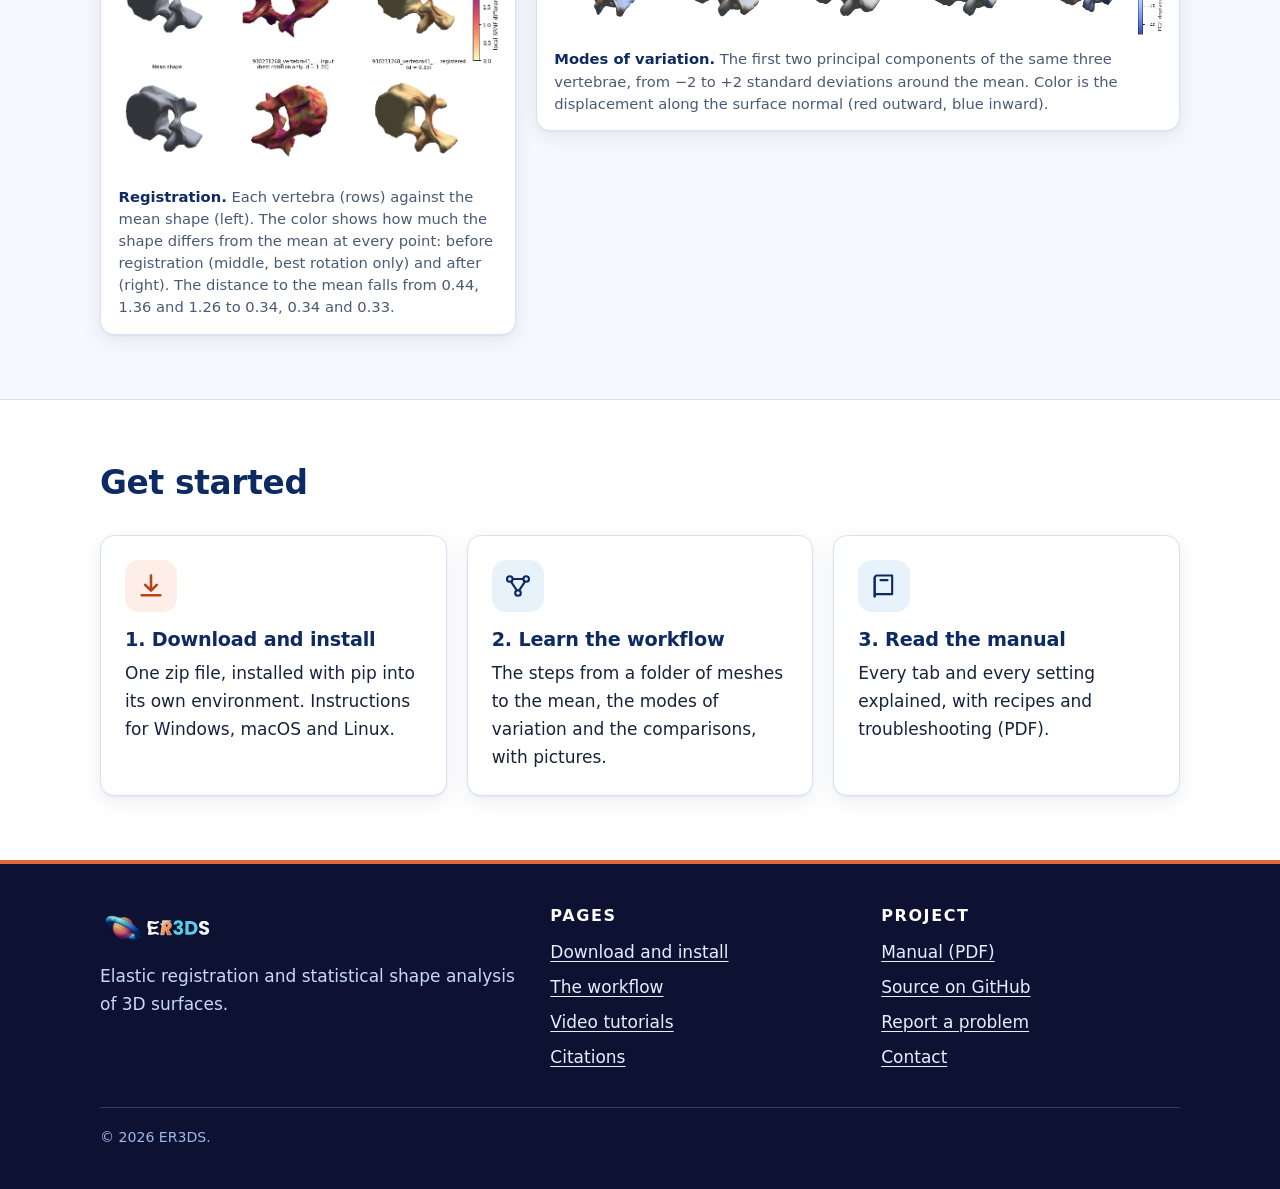
==== commit 1244a9f2: "Update index.html" ====
--- a/index.html
+++ b/index.html
@@ -42,7 +42,7 @@
   <div class="container">
     <p class="eyebrow">Software for statistical shape analysis</p>
     <h1>Elastic registration and <span class="accent">shape statistics</span> for 3D surfaces</h1>
-    <p class="lead">ER3DS finds, for every surface in a set, the point-to-point correspondence with all the others. With that correspondence it computes the mean shape, the principal ways in which the shapes vary, clusters, regressions, time trends, and paths and videos between shapes. One window for the whole workflow, and the same engine on the command line.</p>
+    <p class="lead">ER3DS finds, for every surface in a set, the point-to-point correspondence with all the others. With that correspondence it computes the mean shape, the principal ways in which the shapes vary, clusters, regressions, time trends, and paths and videos between shapes. One window for the whole workflow, and the same engine on the command line.  Please Note: This Website is still under development. Any questions can be directed to nith.sivakanthana@gmail.com.</p>
     <div class="hero-actions">
       <a class="btn btn-primary" href="download.html"><svg viewBox="0 0 24 24" fill="none" stroke="currentColor" stroke-width="2.2" stroke-linecap="round" stroke-linejoin="round" aria-hidden="true"><path d="M12 3v12M7 11l5 5 5-5M4 20h16"/></svg> Download ER3DS <small data-release="version"></small></a>
       <a class="btn btn-light" href="workflow.html">See the workflow</a>
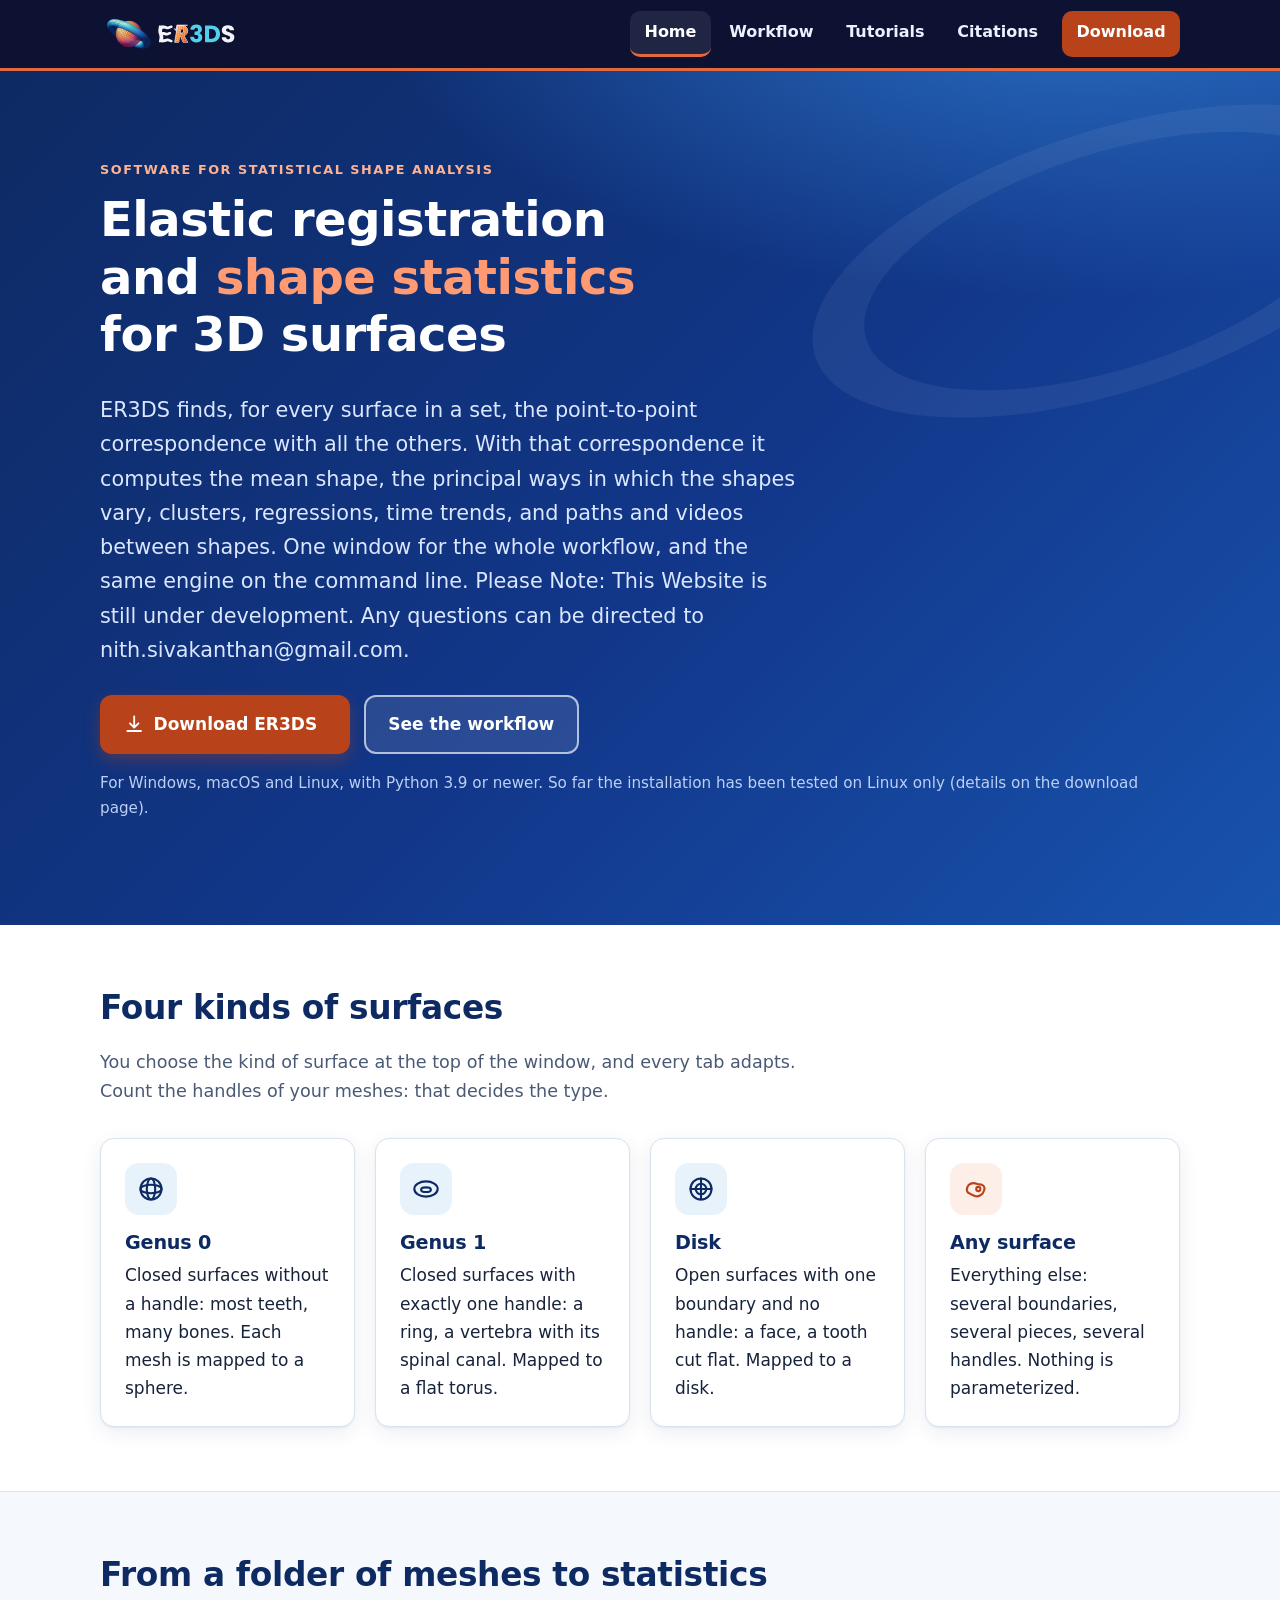
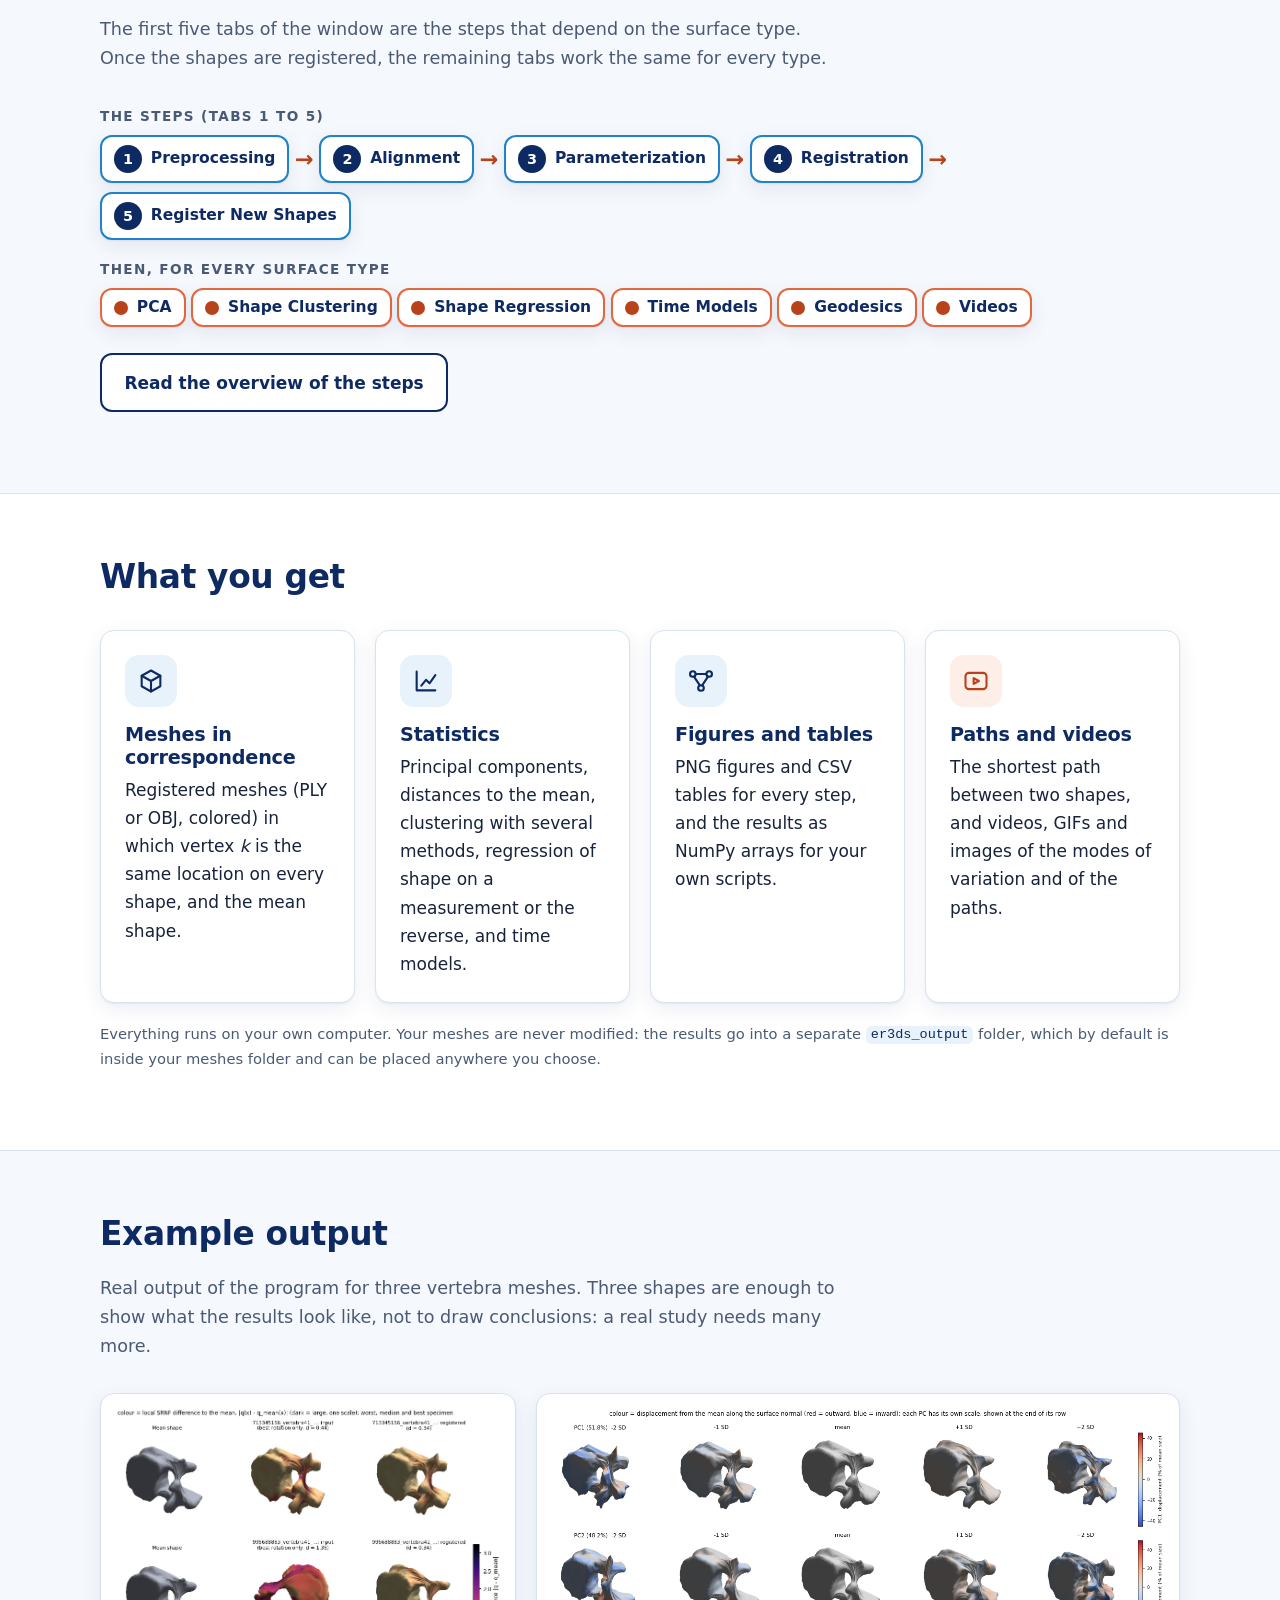
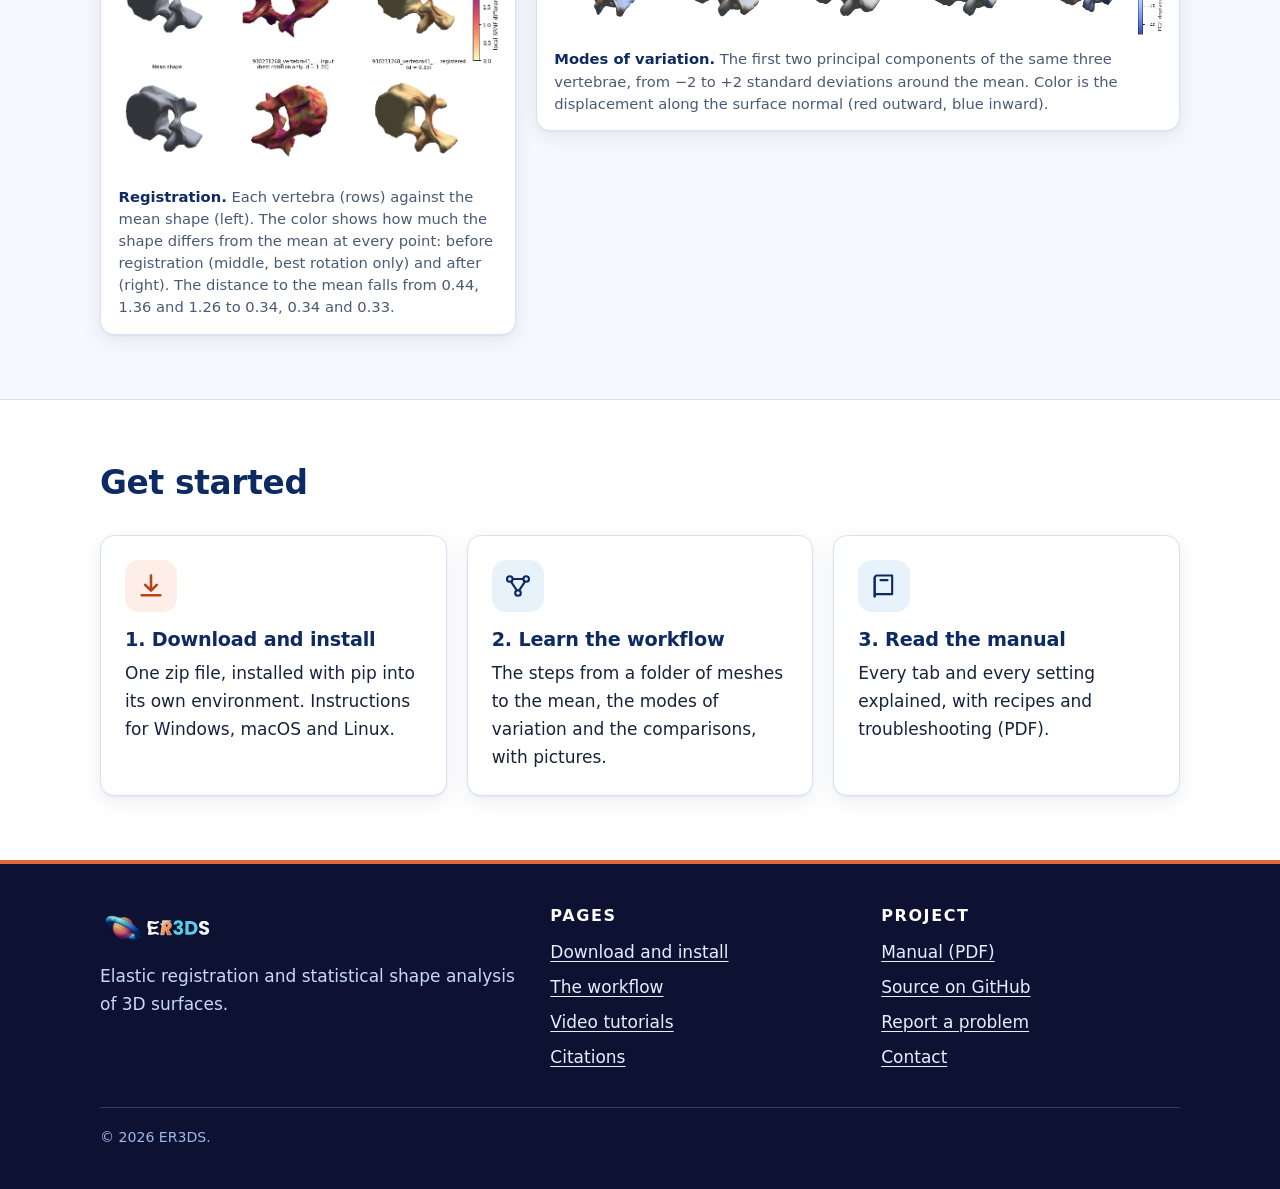
==== commit f4b11538: "Update index.html" ====
--- a/index.html
+++ b/index.html
@@ -42,7 +42,7 @@
   <div class="container">
     <p class="eyebrow">Software for statistical shape analysis</p>
     <h1>Elastic registration and <span class="accent">shape statistics</span> for 3D surfaces</h1>
-    <p class="lead">ER3DS finds, for every surface in a set, the point-to-point correspondence with all the others. With that correspondence it computes the mean shape, the principal ways in which the shapes vary, clusters, regressions, time trends, and paths and videos between shapes. One window for the whole workflow, and the same engine on the command line.  Please Note: This Website is still under development. Any questions can be directed to nith.sivakanthana@gmail.com.</p>
+    <p class="lead">ER3DS finds, for every surface in a set, the point-to-point correspondence with all the others. With that correspondence it computes the mean shape, the principal ways in which the shapes vary, clusters, regressions, time trends, and paths and videos between shapes. One window for the whole workflow, and the same engine on the command line.  Please Note: This Website is still under development. Any questions can be directed to nith.sivakanthan@gmail.com.</p>
     <div class="hero-actions">
       <a class="btn btn-primary" href="download.html"><svg viewBox="0 0 24 24" fill="none" stroke="currentColor" stroke-width="2.2" stroke-linecap="round" stroke-linejoin="round" aria-hidden="true"><path d="M12 3v12M7 11l5 5 5-5M4 20h16"/></svg> Download ER3DS <small data-release="version"></small></a>
       <a class="btn btn-light" href="workflow.html">See the workflow</a>
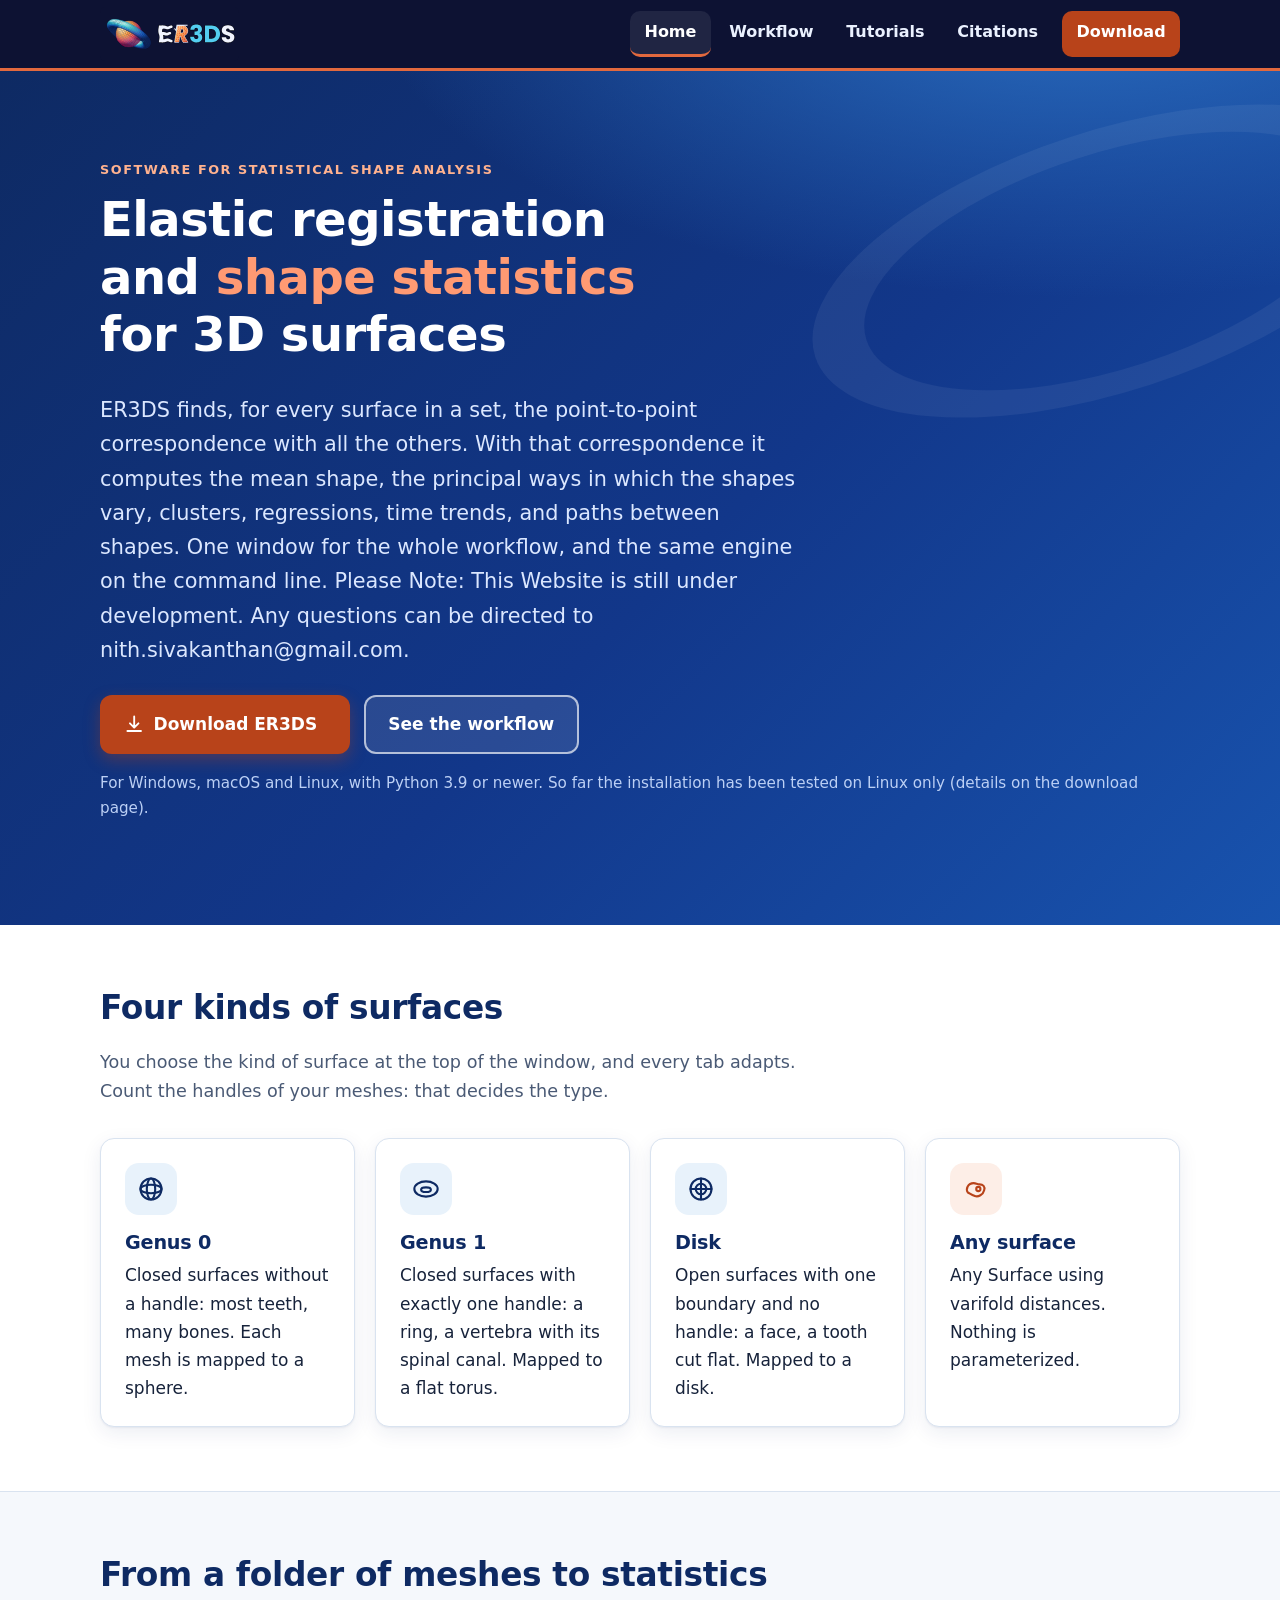
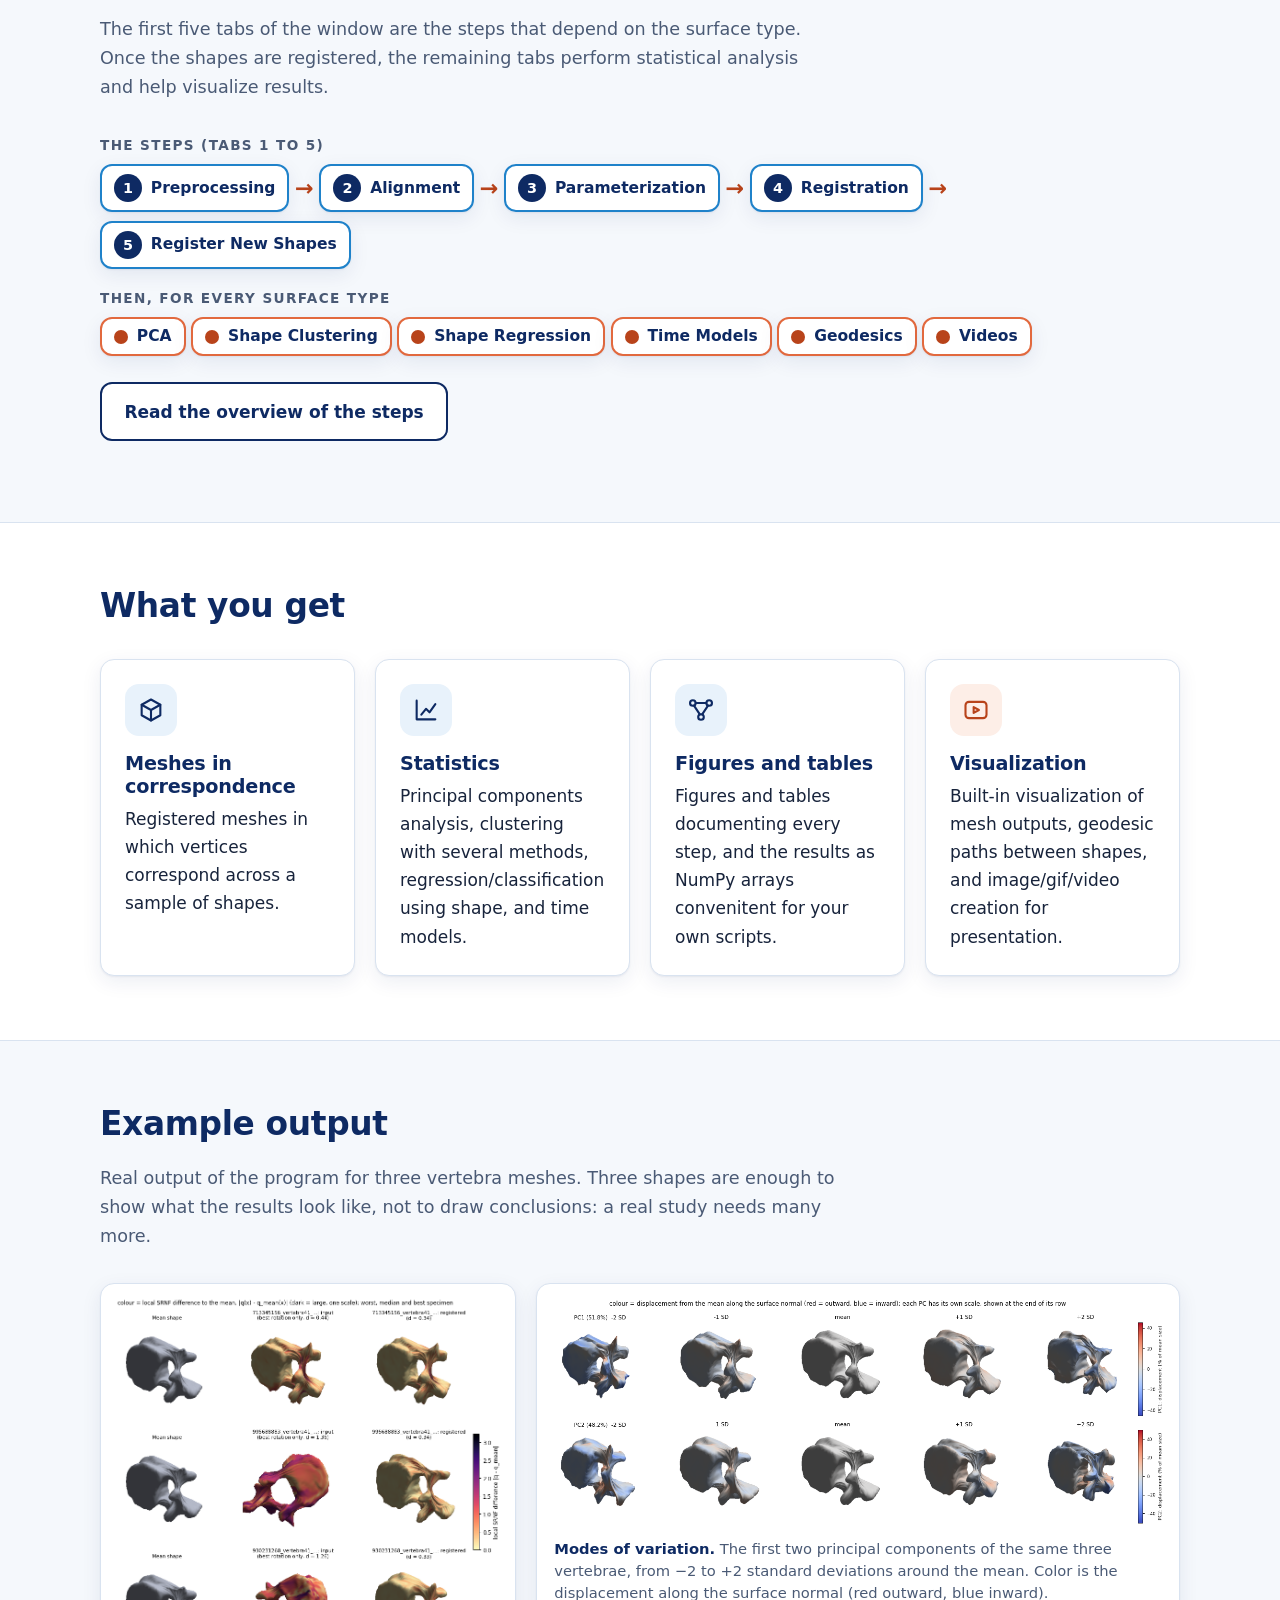
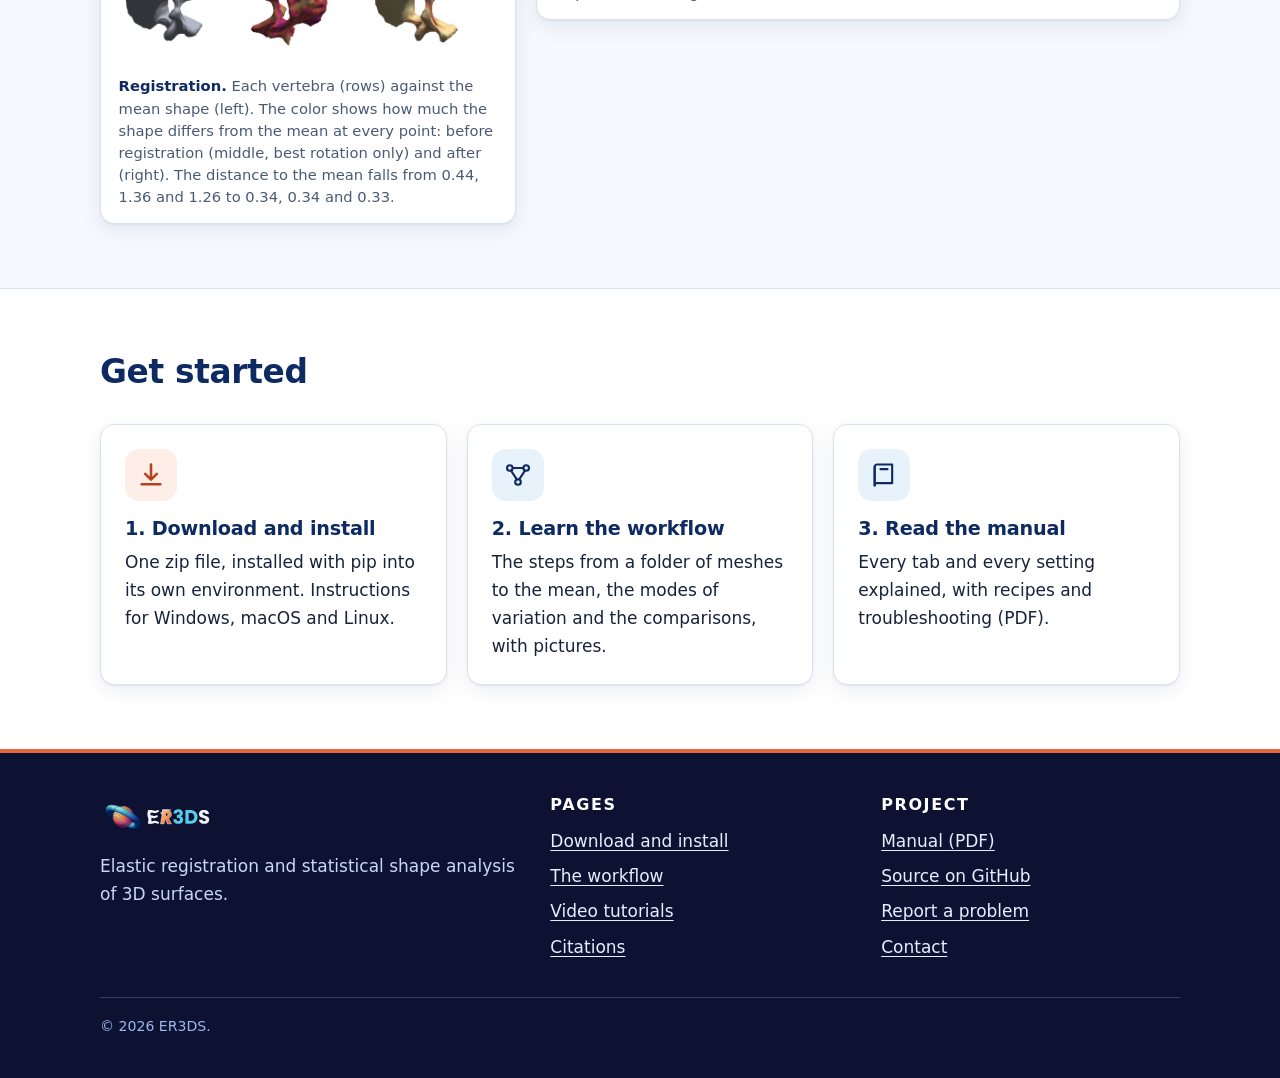
==== commit 4abfd116: "Update index.html" ====
--- a/index.html
+++ b/index.html
@@ -3,14 +3,14 @@
 <head>
 <meta charset="utf-8">
 <meta name="viewport" content="width=device-width, initial-scale=1">
-<title>ER3DS: elastic registration and shape statistics for 3D surfaces</title>
+<title>ER3DS: Elastic Registration for 3D Surfaces</title>
 <meta name="description" content="ER3DS registers sets of 3D surfaces with elastic methods and computes the mean shape, principal components, clusters, regressions, geodesics and videos. Download, install and learn the workflow.">
 <meta name="theme-color" content="#0e2a63">
 <link rel="icon" href="favicon.ico" sizes="any">
 <link rel="icon" type="image/png" sizes="32x32" href="assets/img/icon_32.png">
 <link rel="apple-touch-icon" href="assets/img/icon_256.png">
 <meta property="og:type" content="website">
-<meta property="og:title" content="ER3DS: elastic registration and shape statistics for 3D surfaces">
+<meta property="og:title" content="ER3DS: Elastic Registration for 3D Surfaces">
 <meta property="og:description" content="ER3DS registers sets of 3D surfaces with elastic methods and computes the mean shape, principal components, clusters, regressions, geodesics and videos. Download, install and learn the workflow.">
 <meta property="og:url" content="https://er3ds.github.io/er3ds/">
 <meta property="og:image" content="https://er3ds.github.io/er3ds/assets/img/og-image.png">
@@ -42,7 +42,7 @@
   <div class="container">
     <p class="eyebrow">Software for statistical shape analysis</p>
     <h1>Elastic registration and <span class="accent">shape statistics</span> for 3D surfaces</h1>
-    <p class="lead">ER3DS finds, for every surface in a set, the point-to-point correspondence with all the others. With that correspondence it computes the mean shape, the principal ways in which the shapes vary, clusters, regressions, time trends, and paths and videos between shapes. One window for the whole workflow, and the same engine on the command line.  Please Note: This Website is still under development. Any questions can be directed to nith.sivakanthan@gmail.com.</p>
+    <p class="lead">ER3DS finds, for every surface in a set, the point-to-point correspondence with all the others. With that correspondence it computes the mean shape, the principal ways in which the shapes vary, clusters, regressions, time trends, and paths between shapes. One window for the whole workflow, and the same engine on the command line.  Please Note: This Website is still under development. Any questions can be directed to nith.sivakanthan@gmail.com.</p>
     <div class="hero-actions">
       <a class="btn btn-primary" href="download.html"><svg viewBox="0 0 24 24" fill="none" stroke="currentColor" stroke-width="2.2" stroke-linecap="round" stroke-linejoin="round" aria-hidden="true"><path d="M12 3v12M7 11l5 5 5-5M4 20h16"/></svg> Download ER3DS <small data-release="version"></small></a>
       <a class="btn btn-light" href="workflow.html">See the workflow</a>
@@ -61,7 +61,7 @@
       <a class="card" href="workflow.html#surface-types"><div class="icon"><svg viewBox="0 0 24 24" fill="none" stroke="currentColor" stroke-width="1.8" stroke-linecap="round" aria-hidden="true"><circle cx="12" cy="12" r="9"/><ellipse cx="12" cy="12" rx="9" ry="3.6"/><ellipse cx="12" cy="12" rx="3.6" ry="9"/></svg></div><h3>Genus 0</h3><p>Closed surfaces without a handle: most teeth, many bones. Each mesh is mapped to a sphere.</p></a>
       <a class="card" href="workflow.html#surface-types"><div class="icon"><svg viewBox="0 0 24 24" fill="none" stroke="currentColor" stroke-width="1.8" stroke-linecap="round" aria-hidden="true"><ellipse cx="12" cy="12" rx="10" ry="6.5"/><ellipse cx="12" cy="12.6" rx="4.2" ry="2"/></svg></div><h3>Genus 1</h3><p>Closed surfaces with exactly one handle: a ring, a vertebra with its spinal canal. Mapped to a flat torus.</p></a>
       <a class="card" href="workflow.html#surface-types"><div class="icon"><svg viewBox="0 0 24 24" fill="none" stroke="currentColor" stroke-width="1.8" stroke-linecap="round" aria-hidden="true"><circle cx="12" cy="12" r="9"/><circle cx="12" cy="12" r="4.5"/><path d="M12 3v18M3 12h18"/></svg></div><h3>Disk</h3><p>Open surfaces with one boundary and no handle: a face, a tooth cut flat. Mapped to a disk.</p></a>
-      <a class="card" href="workflow.html#surface-types"><div class="icon orange"><svg viewBox="0 0 24 24" fill="none" stroke="currentColor" stroke-width="1.8" stroke-linecap="round" stroke-linejoin="round" aria-hidden="true"><path d="M5 15c-2-3 0-8 5-8 2 0 3 1 5 1 3 0 5 2 4 5-1 4-5 6-8 5-3-1-4-2-6-3z"/><circle cx="14" cy="12" r="1.8"/></svg></div><h3>Any surface</h3><p>Everything else: several boundaries, several pieces, several handles. Nothing is parameterized.</p></a>
+      <a class="card" href="workflow.html#surface-types"><div class="icon orange"><svg viewBox="0 0 24 24" fill="none" stroke="currentColor" stroke-width="1.8" stroke-linecap="round" stroke-linejoin="round" aria-hidden="true"><path d="M5 15c-2-3 0-8 5-8 2 0 3 1 5 1 3 0 5 2 4 5-1 4-5 6-8 5-3-1-4-2-6-3z"/><circle cx="14" cy="12" r="1.8"/></svg></div><h3>Any surface</h3><p>Any Surface using varifold distances. Nothing is parameterized.</p></a>
     </div>
   </div>
 </section>
@@ -70,7 +70,7 @@
   <div class="container">
     <div class="section-head">
       <h2>From a folder of meshes to statistics</h2>
-      <p>The first five tabs of the window are the steps that depend on the surface type. Once the shapes are registered, the remaining tabs work the same for every type.</p>
+      <p>The first five tabs of the window are the steps that depend on the surface type. Once the shapes are registered, the remaining tabs perform statistical analysis and help visualize results.</p>
     </div>
     <p class="flow-label">The steps (tabs 1 to 5)</p>
     <ol class="flow">
@@ -99,12 +99,12 @@
       <h2>What you get</h2>
     </div>
     <div class="grid grid-4">
-      <div class="card"><div class="icon"><svg viewBox="0 0 24 24" fill="none" stroke="currentColor" stroke-width="1.8" stroke-linecap="round" stroke-linejoin="round" aria-hidden="true"><path d="M12 3l8 4.5v9L12 21l-8-4.5v-9z"/><path d="M12 12l8-4.5M12 12v9M12 12L4 7.5"/></svg></div><h3>Meshes in correspondence</h3><p>Registered meshes (PLY or OBJ, colored) in which vertex <em>k</em> is the same location on every shape, and the mean shape.</p></div>
-      <div class="card"><div class="icon"><svg viewBox="0 0 24 24" fill="none" stroke="currentColor" stroke-width="1.8" stroke-linecap="round" stroke-linejoin="round" aria-hidden="true"><path d="M4 20V4M4 20h16"/><path d="M8 16l4-5 3 3 5-7"/></svg></div><h3>Statistics</h3><p>Principal components, distances to the mean, clustering with several methods, regression of shape on a measurement or the reverse, and time models.</p></div>
-      <div class="card"><div class="icon"><svg viewBox="0 0 24 24" fill="none" stroke="currentColor" stroke-width="1.8" stroke-linecap="round" stroke-linejoin="round" aria-hidden="true"><circle cx="5" cy="6" r="2.4"/><circle cx="19" cy="6" r="2.4"/><circle cx="12" cy="18" r="2.4"/><path d="M7.4 6h9.2M6 8.2l5 7.6M18 8.2l-5 7.6"/></svg></div><h3>Figures and tables</h3><p>PNG figures and CSV tables for every step, and the results as NumPy arrays for your own scripts.</p></div>
-      <div class="card"><div class="icon orange"><svg viewBox="0 0 24 24" fill="none" stroke="currentColor" stroke-width="1.8" stroke-linecap="round" stroke-linejoin="round" aria-hidden="true"><rect x="3" y="5" width="18" height="14" rx="3"/><path d="M10 9.5v5l4.5-2.5z"/></svg></div><h3>Paths and videos</h3><p>The shortest path between two shapes, and videos, GIFs and images of the modes of variation and of the paths.</p></div>
+      <div class="card"><div class="icon"><svg viewBox="0 0 24 24" fill="none" stroke="currentColor" stroke-width="1.8" stroke-linecap="round" stroke-linejoin="round" aria-hidden="true"><path d="M12 3l8 4.5v9L12 21l-8-4.5v-9z"/><path d="M12 12l8-4.5M12 12v9M12 12L4 7.5"/></svg></div><h3>Meshes in correspondence</h3><p>Registered meshes in which vertices correspond across a sample of shapes.</p></div>
+      <div class="card"><div class="icon"><svg viewBox="0 0 24 24" fill="none" stroke="currentColor" stroke-width="1.8" stroke-linecap="round" stroke-linejoin="round" aria-hidden="true"><path d="M4 20V4M4 20h16"/><path d="M8 16l4-5 3 3 5-7"/></svg></div><h3>Statistics</h3><p>Principal components analysis, clustering with several methods, regression/classification using shape, and time models.</p></div>
+      <div class="card"><div class="icon"><svg viewBox="0 0 24 24" fill="none" stroke="currentColor" stroke-width="1.8" stroke-linecap="round" stroke-linejoin="round" aria-hidden="true"><circle cx="5" cy="6" r="2.4"/><circle cx="19" cy="6" r="2.4"/><circle cx="12" cy="18" r="2.4"/><path d="M7.4 6h9.2M6 8.2l5 7.6M18 8.2l-5 7.6"/></svg></div><h3>Figures and tables</h3><p>Figures and tables documenting every step, and the results as NumPy arrays convenitent for your own scripts.</p></div>
+      <div class="card"><div class="icon orange"><svg viewBox="0 0 24 24" fill="none" stroke="currentColor" stroke-width="1.8" stroke-linecap="round" stroke-linejoin="round" aria-hidden="true"><rect x="3" y="5" width="18" height="14" rx="3"/><path d="M10 9.5v5l4.5-2.5z"/></svg></div><h3>Visualization</h3><p>Built-in visualization of mesh outputs, geodesic paths between shapes, and image/gif/video creation for presentation.</p></div>
     </div>
-    <p class="muted small" style="margin-top:1.2rem">Everything runs on your own computer. Your meshes are never modified: the results go into a separate <code>er3ds_output</code> folder, which by default is inside your meshes folder and can be placed anywhere you choose.</p>
+    <!-- <p class="muted small" style="margin-top:1.2rem">Everything runs on your own computer. Your meshes are never modified: the results go into a separate <code>er3ds_output</code> folder, which by default is inside your meshes folder and can be placed anywhere you choose.</p> -->
   </div>
 </section>
 
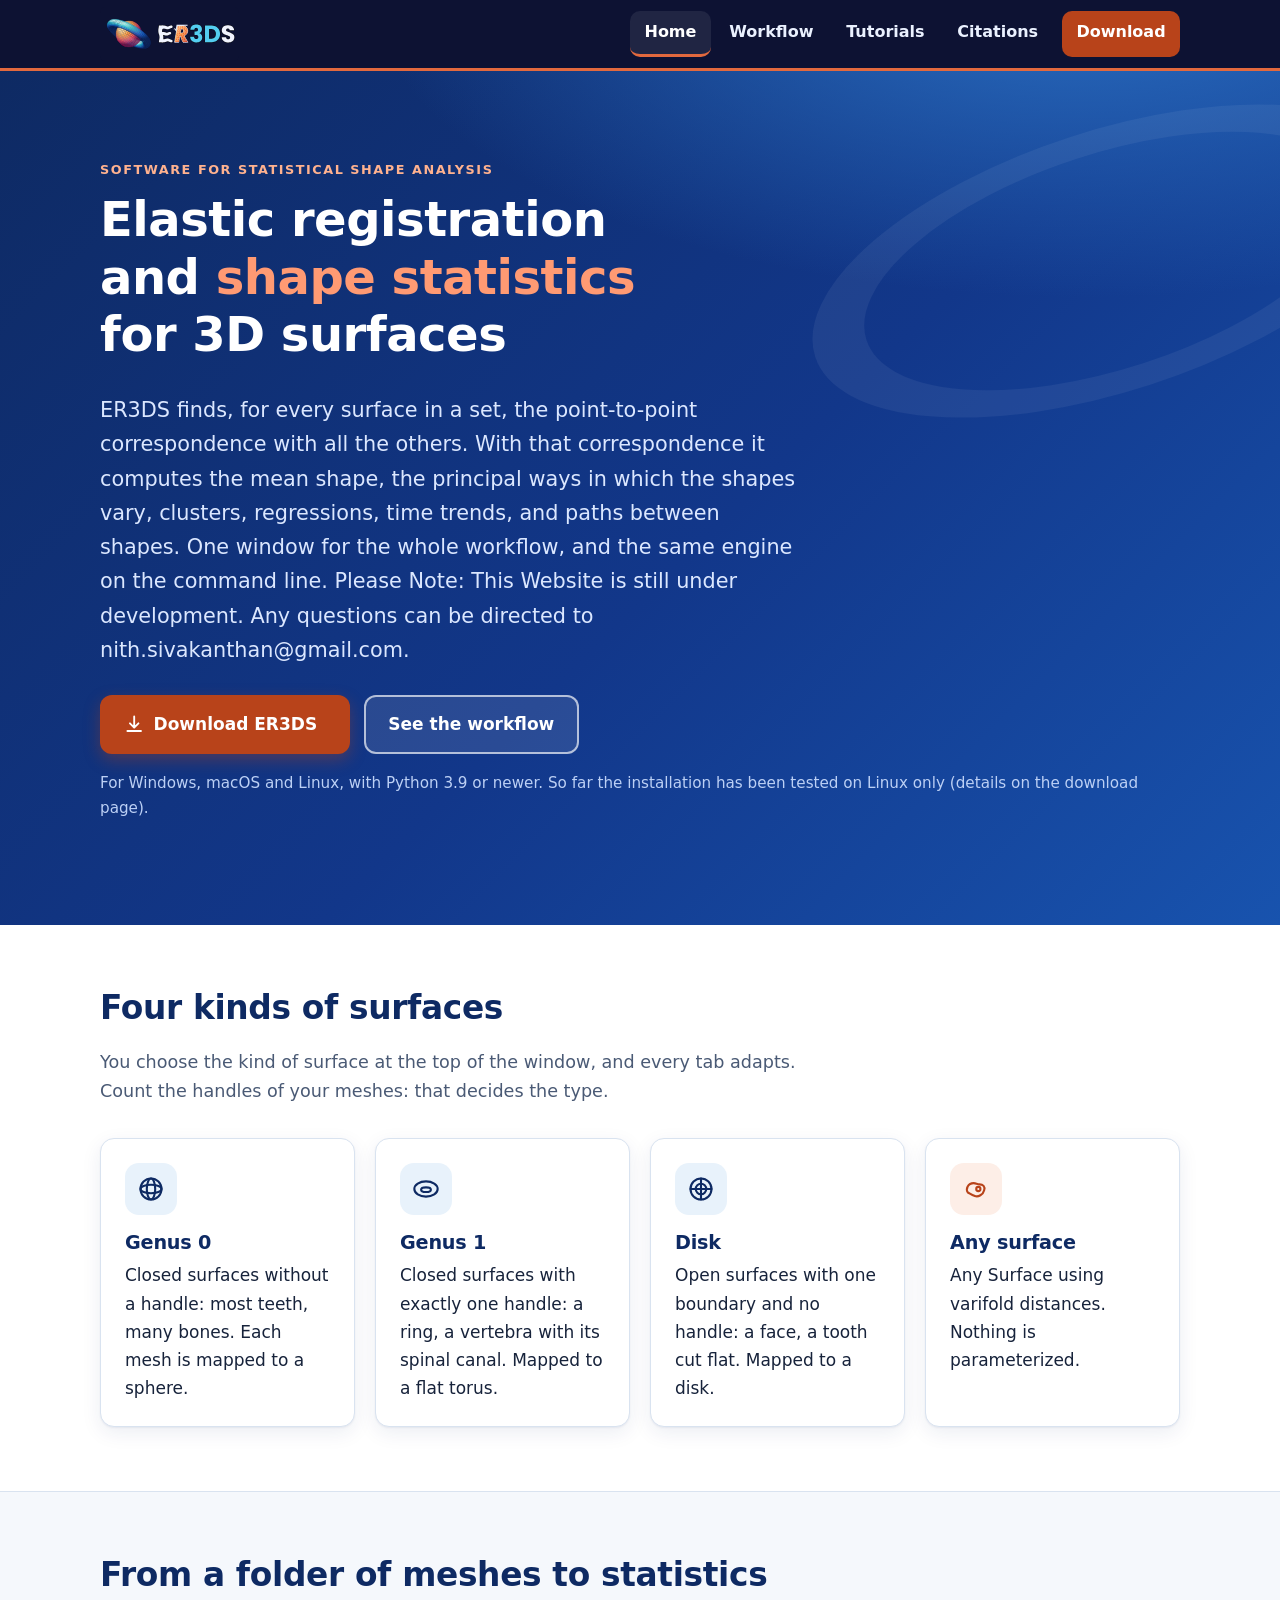
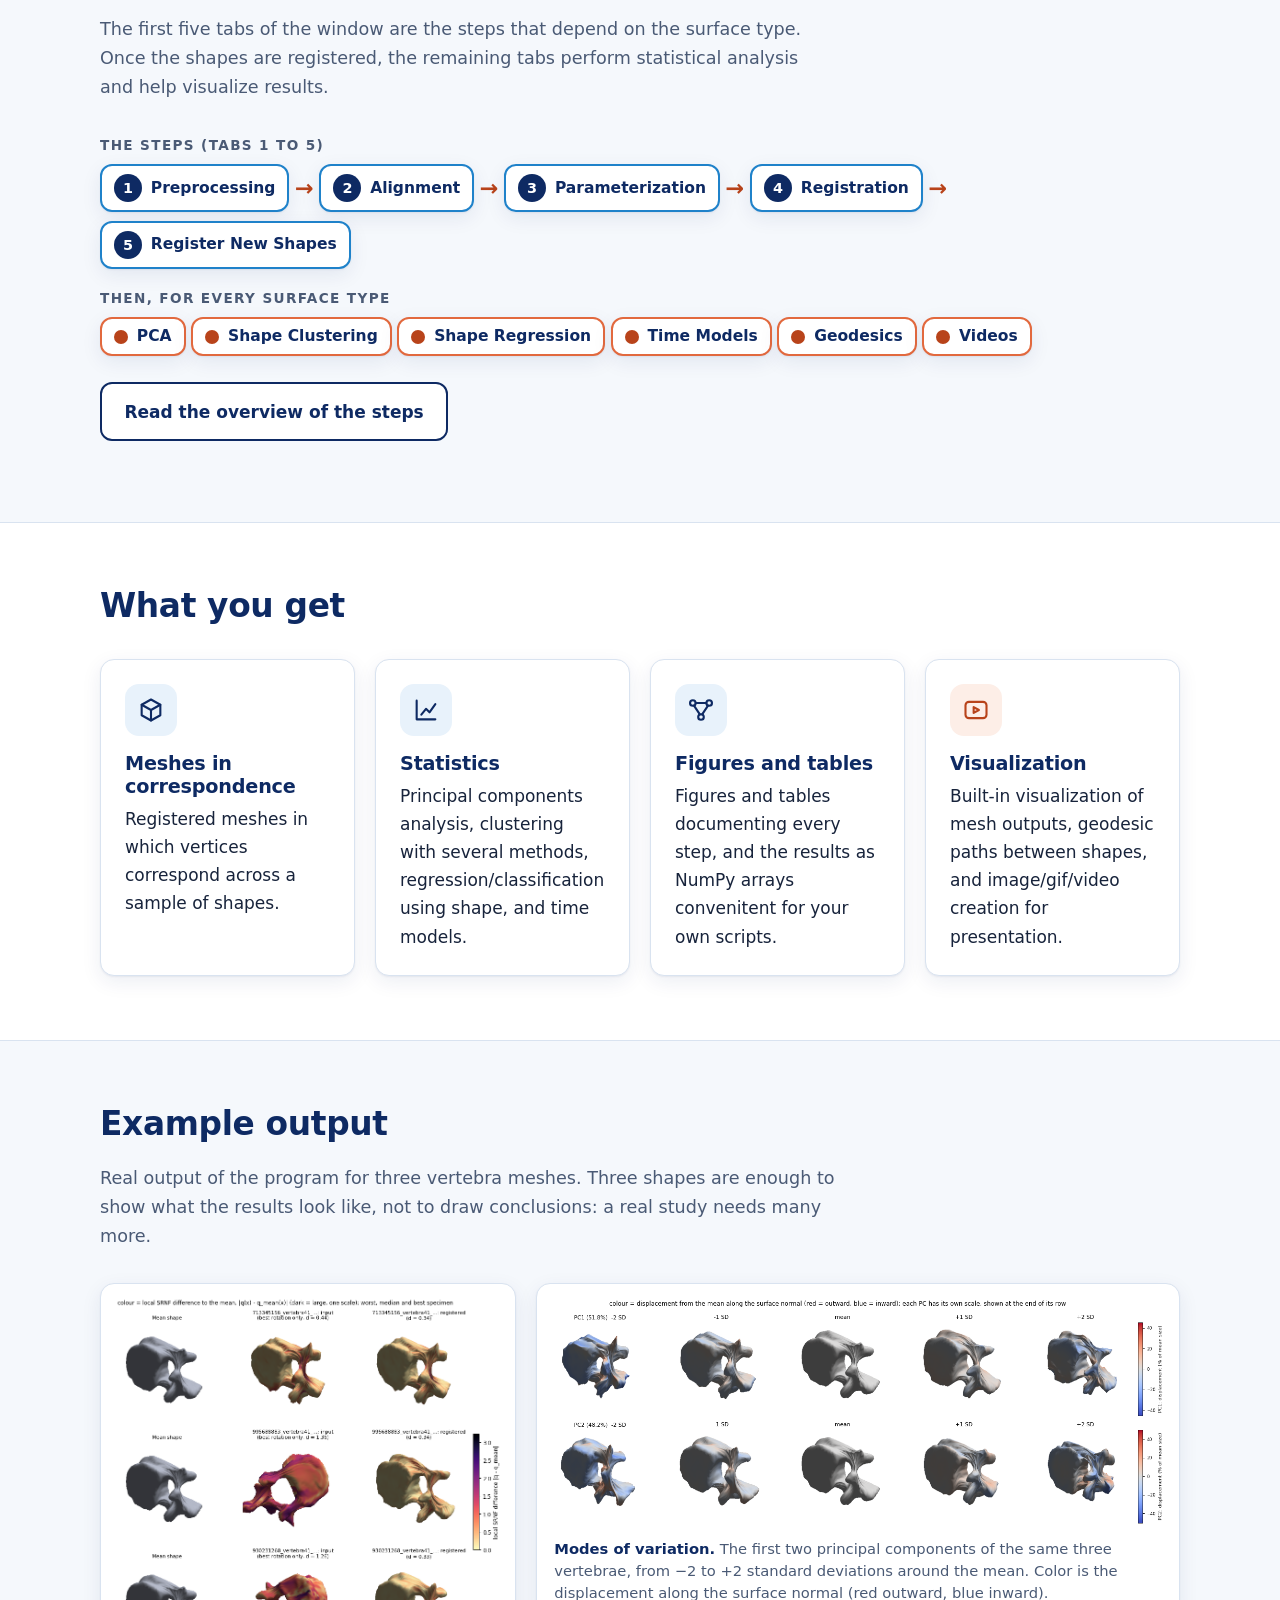
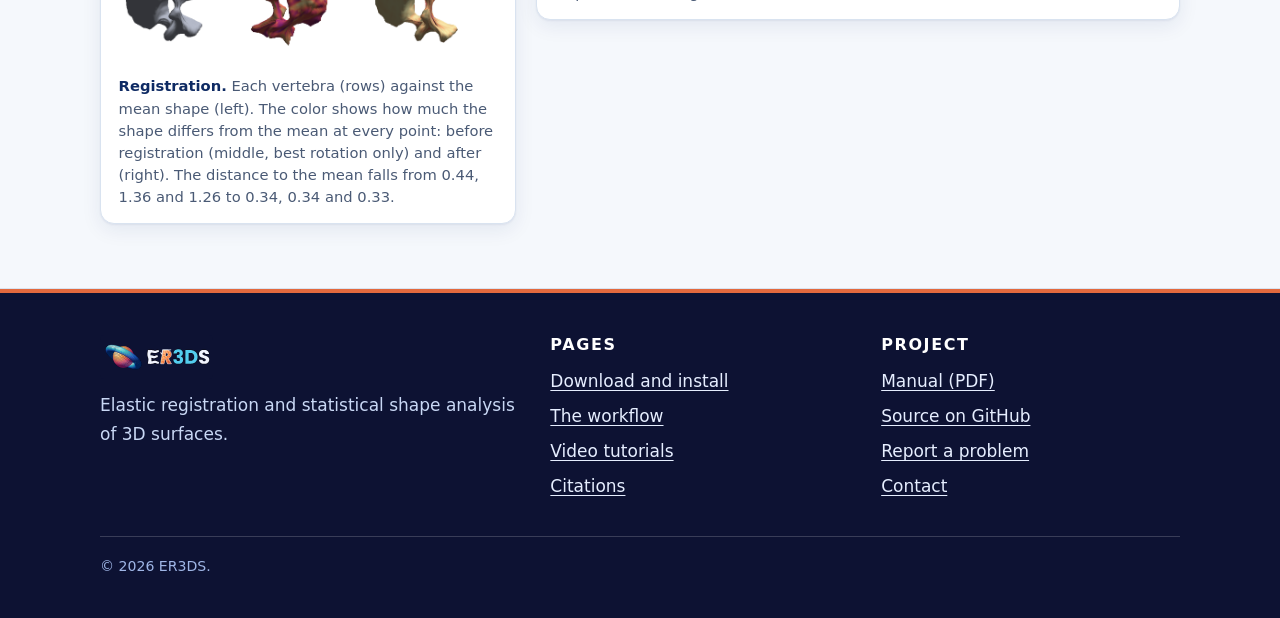
==== commit ddba113c: "Update index.html" ====
--- a/index.html
+++ b/index.html
@@ -127,7 +127,7 @@
   </div>
 </section>
 
-<section>
+<!-- <section>
   <div class="container">
     <div class="section-head">
       <h2>Get started</h2>
@@ -138,7 +138,7 @@
       <a class="card" href="downloads/ER3DS_manual.pdf" data-release-link="manual"><div class="icon"><svg viewBox="0 0 24 24" fill="none" stroke="currentColor" stroke-width="1.8" stroke-linecap="round" stroke-linejoin="round" aria-hidden="true"><path d="M4 5a2 2 0 0 1 2-2h13v16H6a2 2 0 0 0-2 2z"/><path d="M4 21V5M9 7h6"/></svg></div><h3>3. Read the manual</h3><p>Every tab and every setting explained, with recipes and troubleshooting (PDF<span data-release="manual-size" data-prefix=", "></span>).</p></a>
     </div>
   </div>
-</section>
+</section> -->
 
 </main>
 <!-- CHROME:FOOTER:START -->
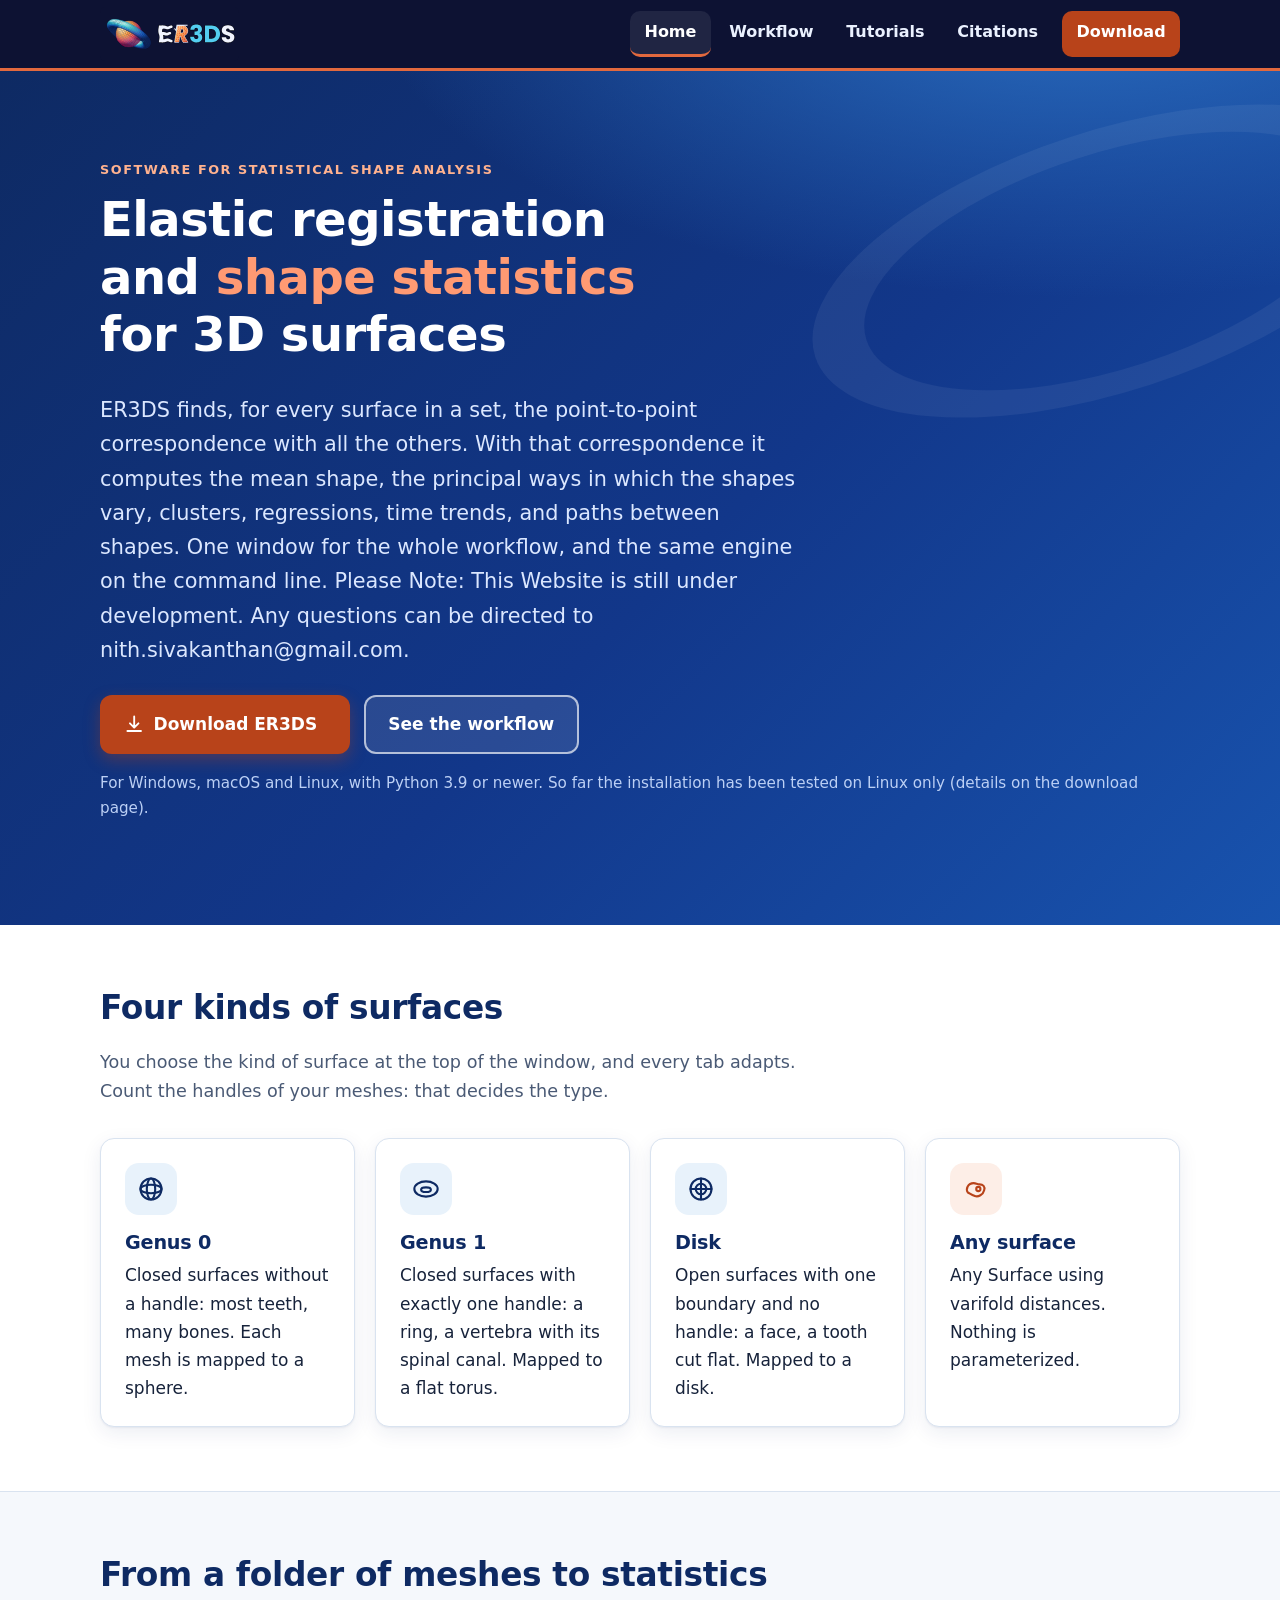
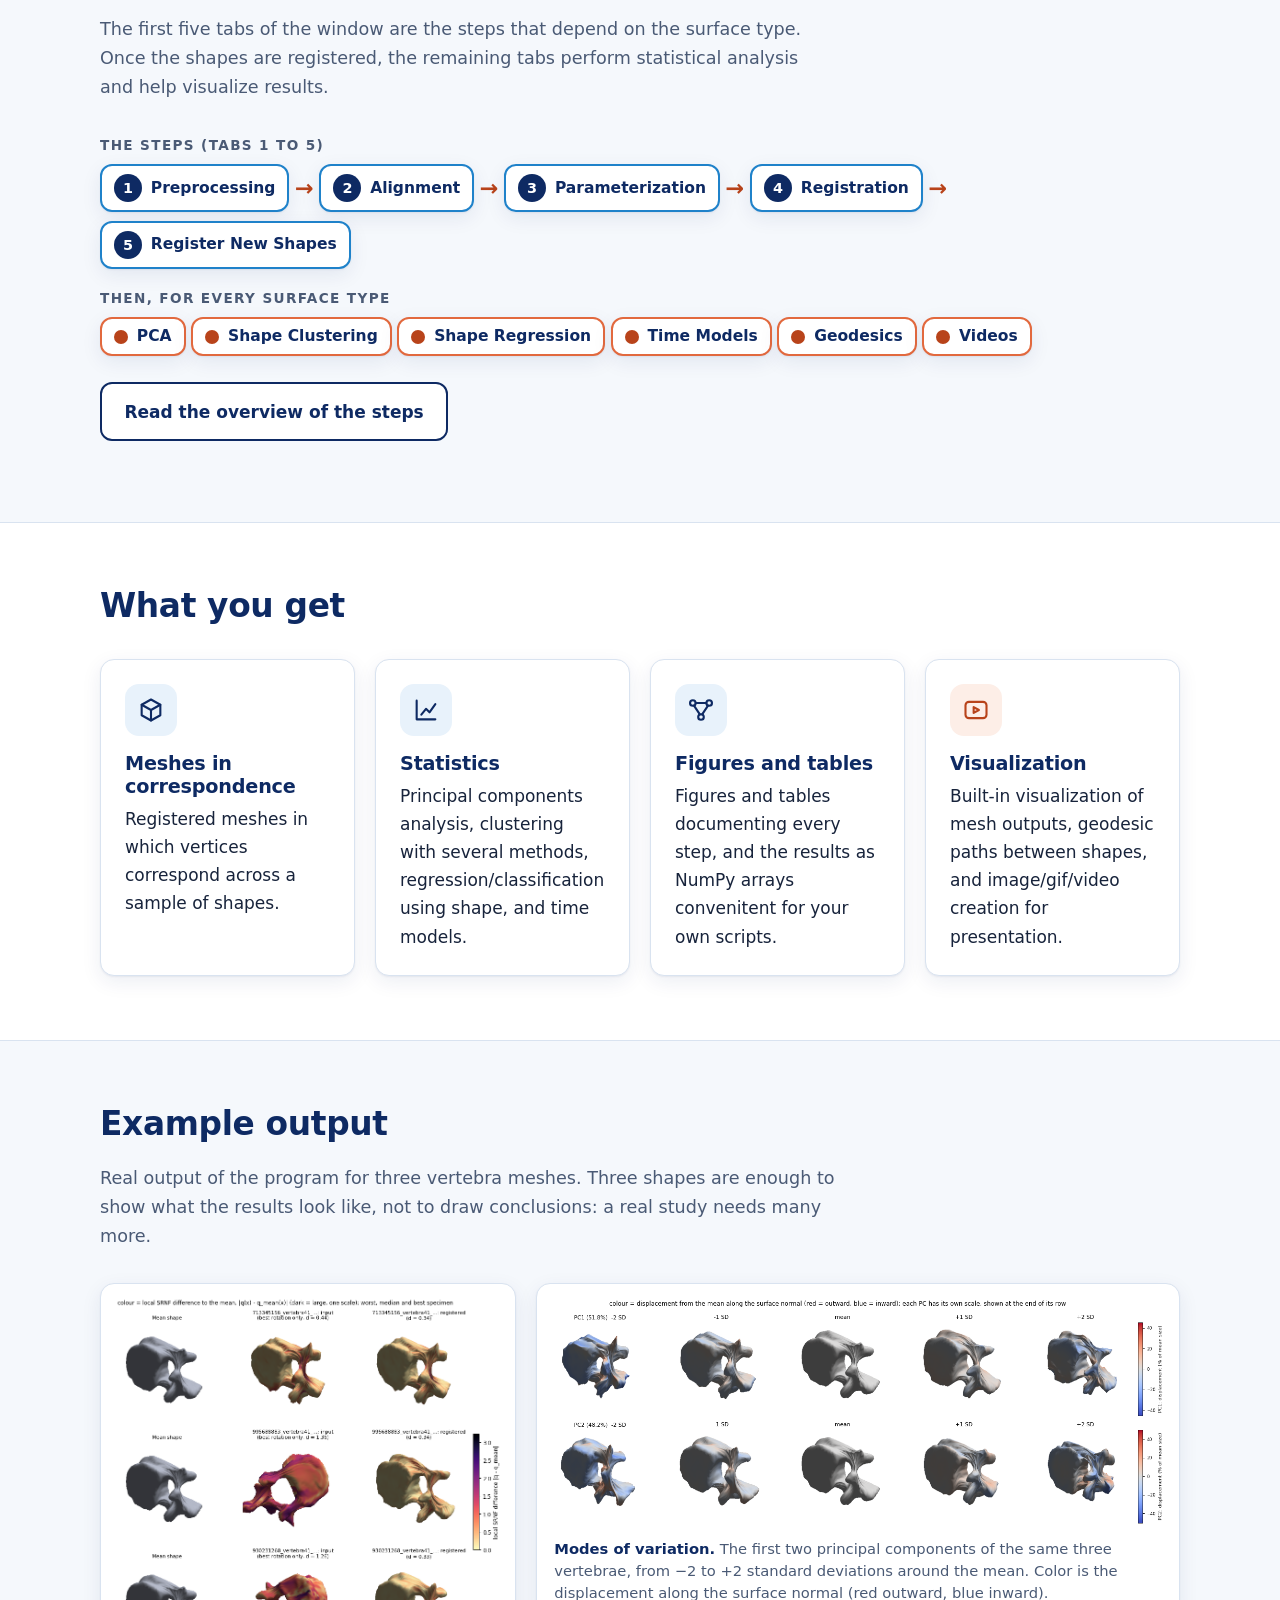
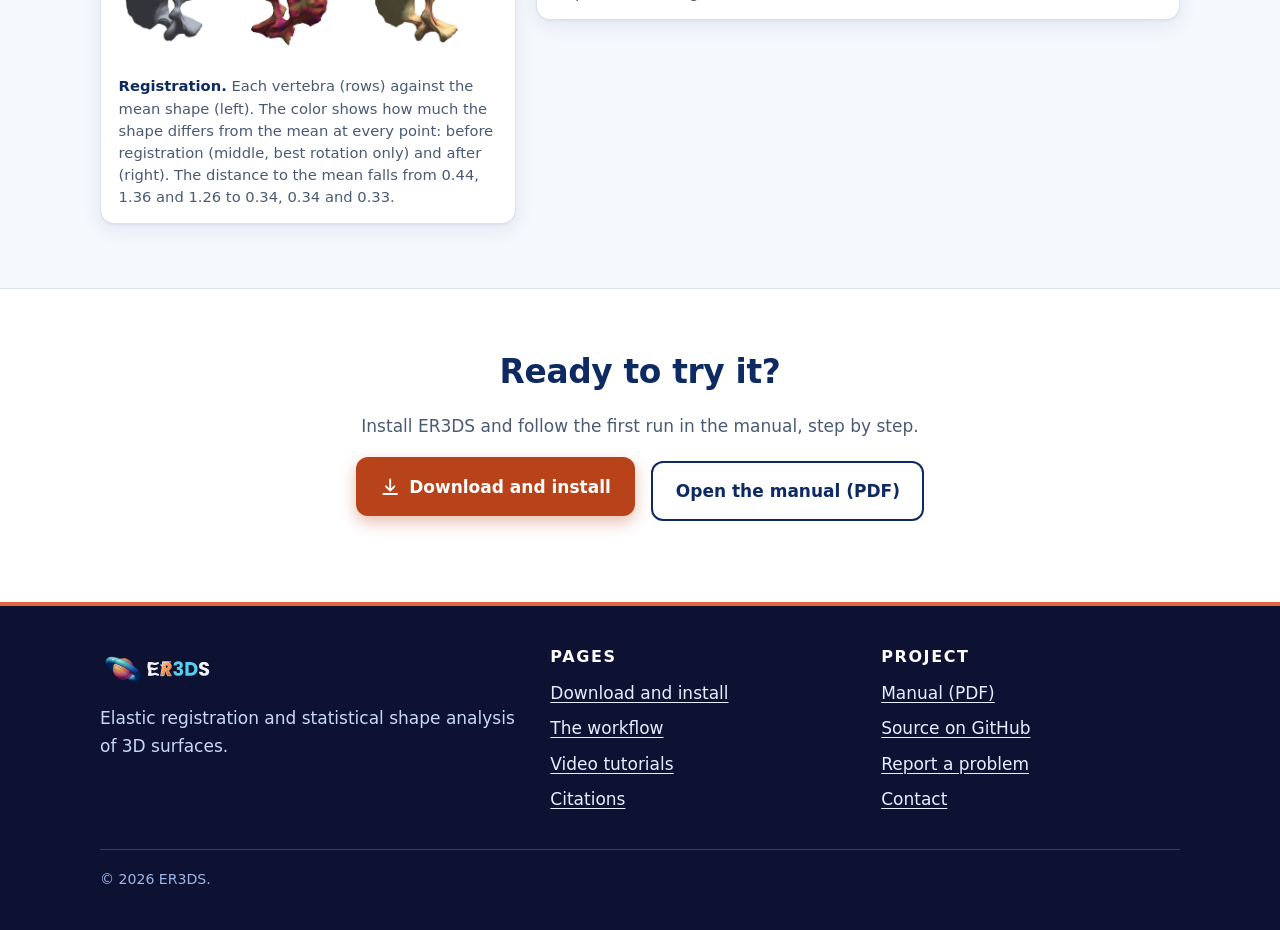
==== commit e84dc87a: "Update index.html" ====
--- a/index.html
+++ b/index.html
@@ -140,6 +140,14 @@
   </div>
 </section> -->
 
+<section>
+  <div class="container narrow center">
+    <h2>Ready to try it?</h2>
+    <p class="muted">Install ER3DS and follow the first run in the manual, step by step.</p>
+    <p><a class="btn btn-primary" href="download.html"><svg viewBox="0 0 24 24" fill="none" stroke="currentColor" stroke-width="2.2" stroke-linecap="round" stroke-linejoin="round" aria-hidden="true"><path d="M12 3v12M7 11l5 5 5-5M4 20h16"/></svg> Download and install</a> &nbsp; <a class="btn btn-outline" href="downloads/ER3DS_manual.pdf" data-release-link="manual">Open the manual (PDF)</a></p>
+  </div>
+</section>
+
 </main>
 <!-- CHROME:FOOTER:START -->
 <footer class="site-footer">
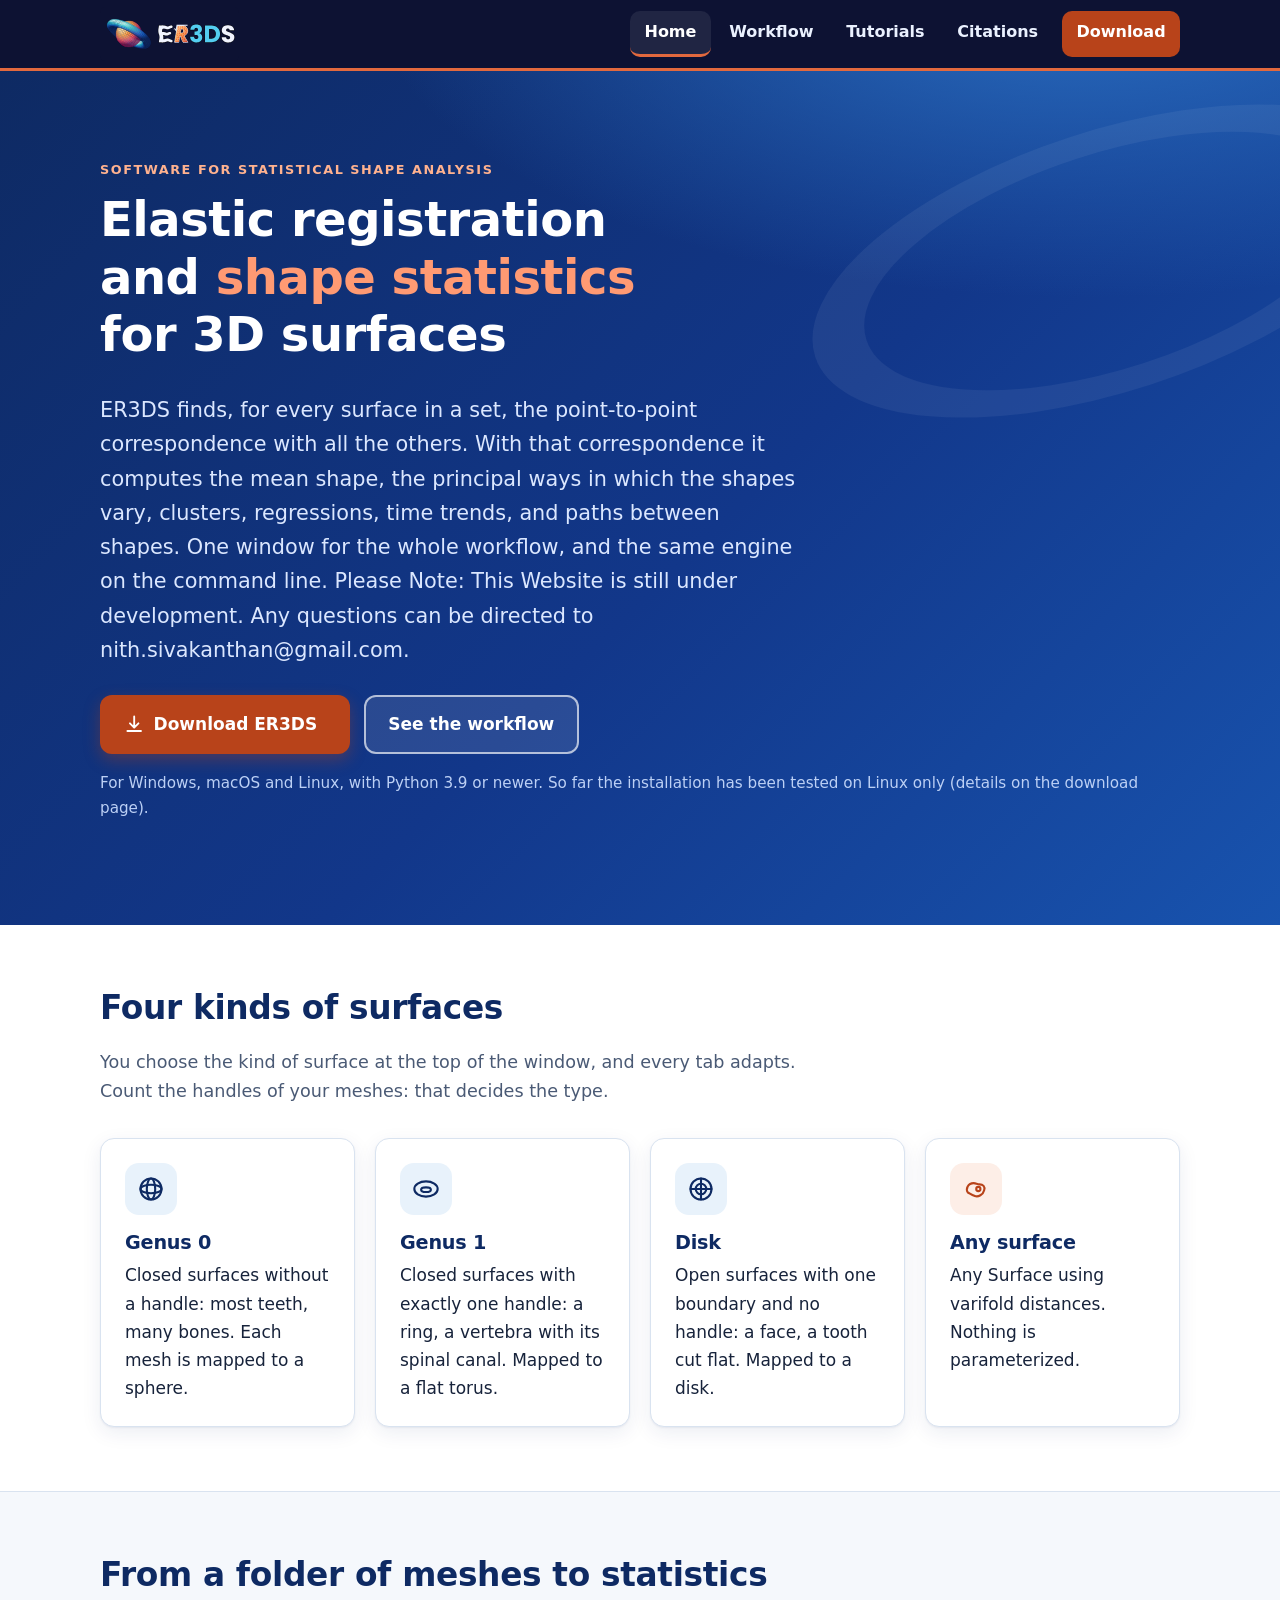
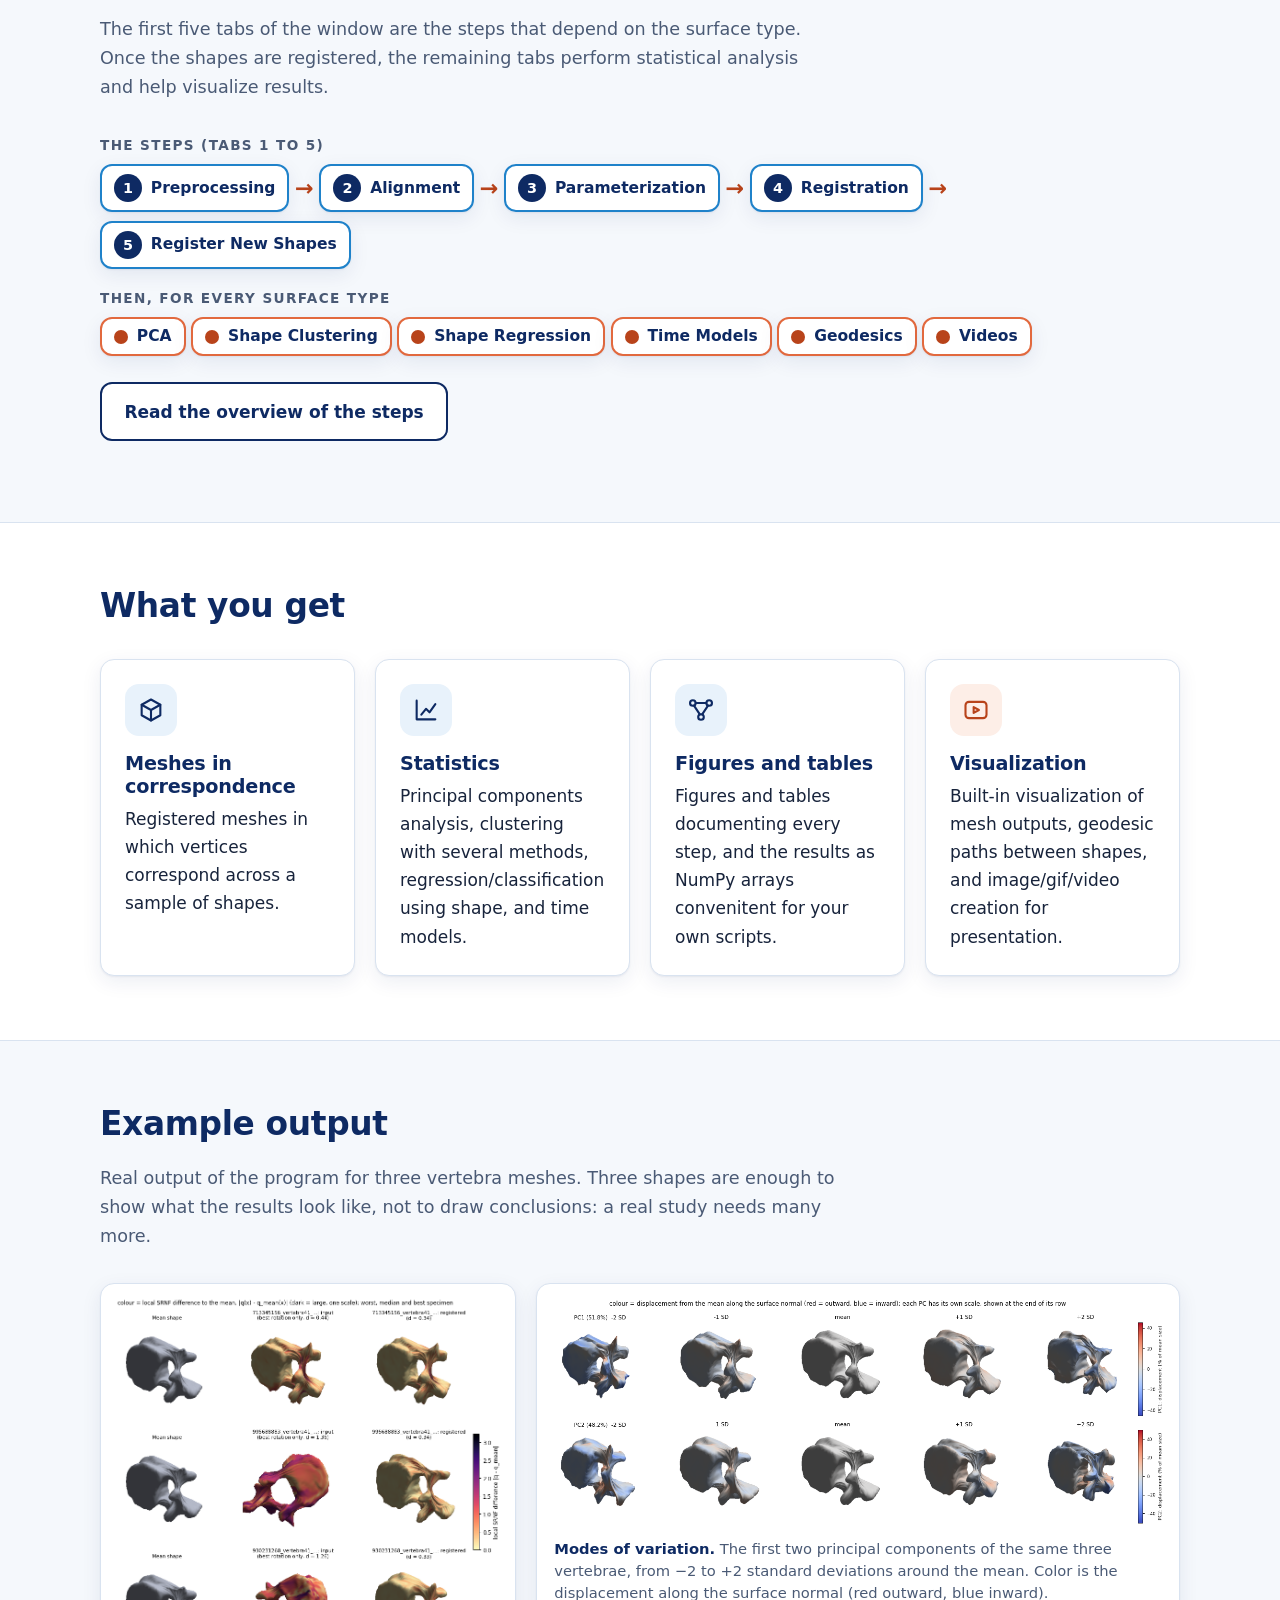
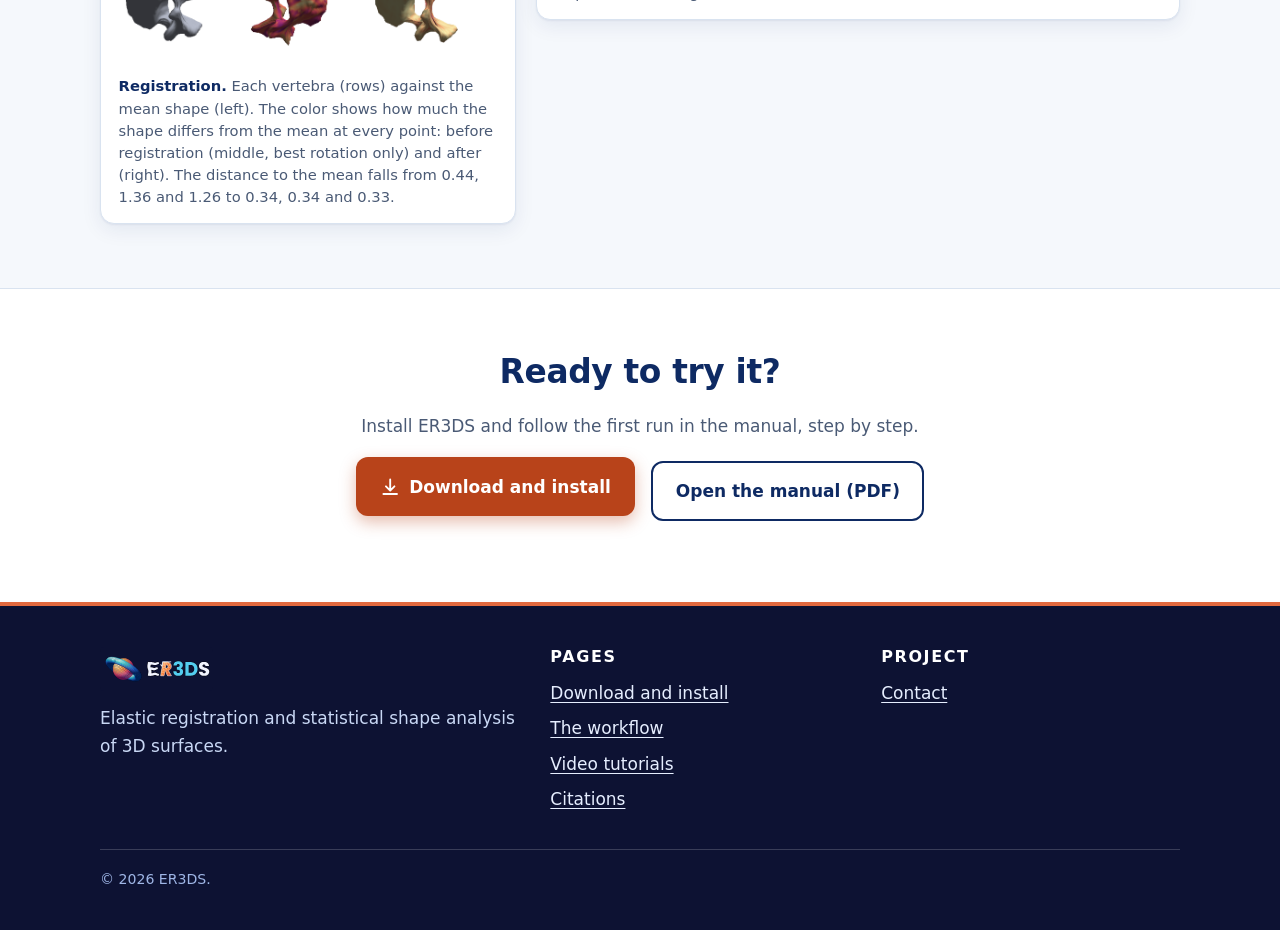
==== commit 519ee3a7: "Update index.html" ====
--- a/index.html
+++ b/index.html
@@ -169,9 +169,9 @@
       <div>
         <h2>Project</h2>
         <ul>
-          <li><a href="downloads/ER3DS_manual.pdf" data-release-link="manual">Manual (PDF)</a></li>
-          <li><a href="download.html" data-site="github" hidden>Source on GitHub</a></li>
-          <li><a href="download.html" data-site="issues" hidden>Report a problem</a></li>
+          <!-- <li><a href="downloads/ER3DS_manual.pdf" data-release-link="manual">Manual (PDF)</a></li> -->
+          <!-- <li><a href="download.html" data-site="github" hidden>Source on GitHub</a></li> -->
+          <!-- <li><a href="download.html" data-site="issues" hidden>Report a problem</a></li> -->
           <li><a href="download.html" data-site="contact" hidden>Contact</a></li>
         </ul>
       </div>
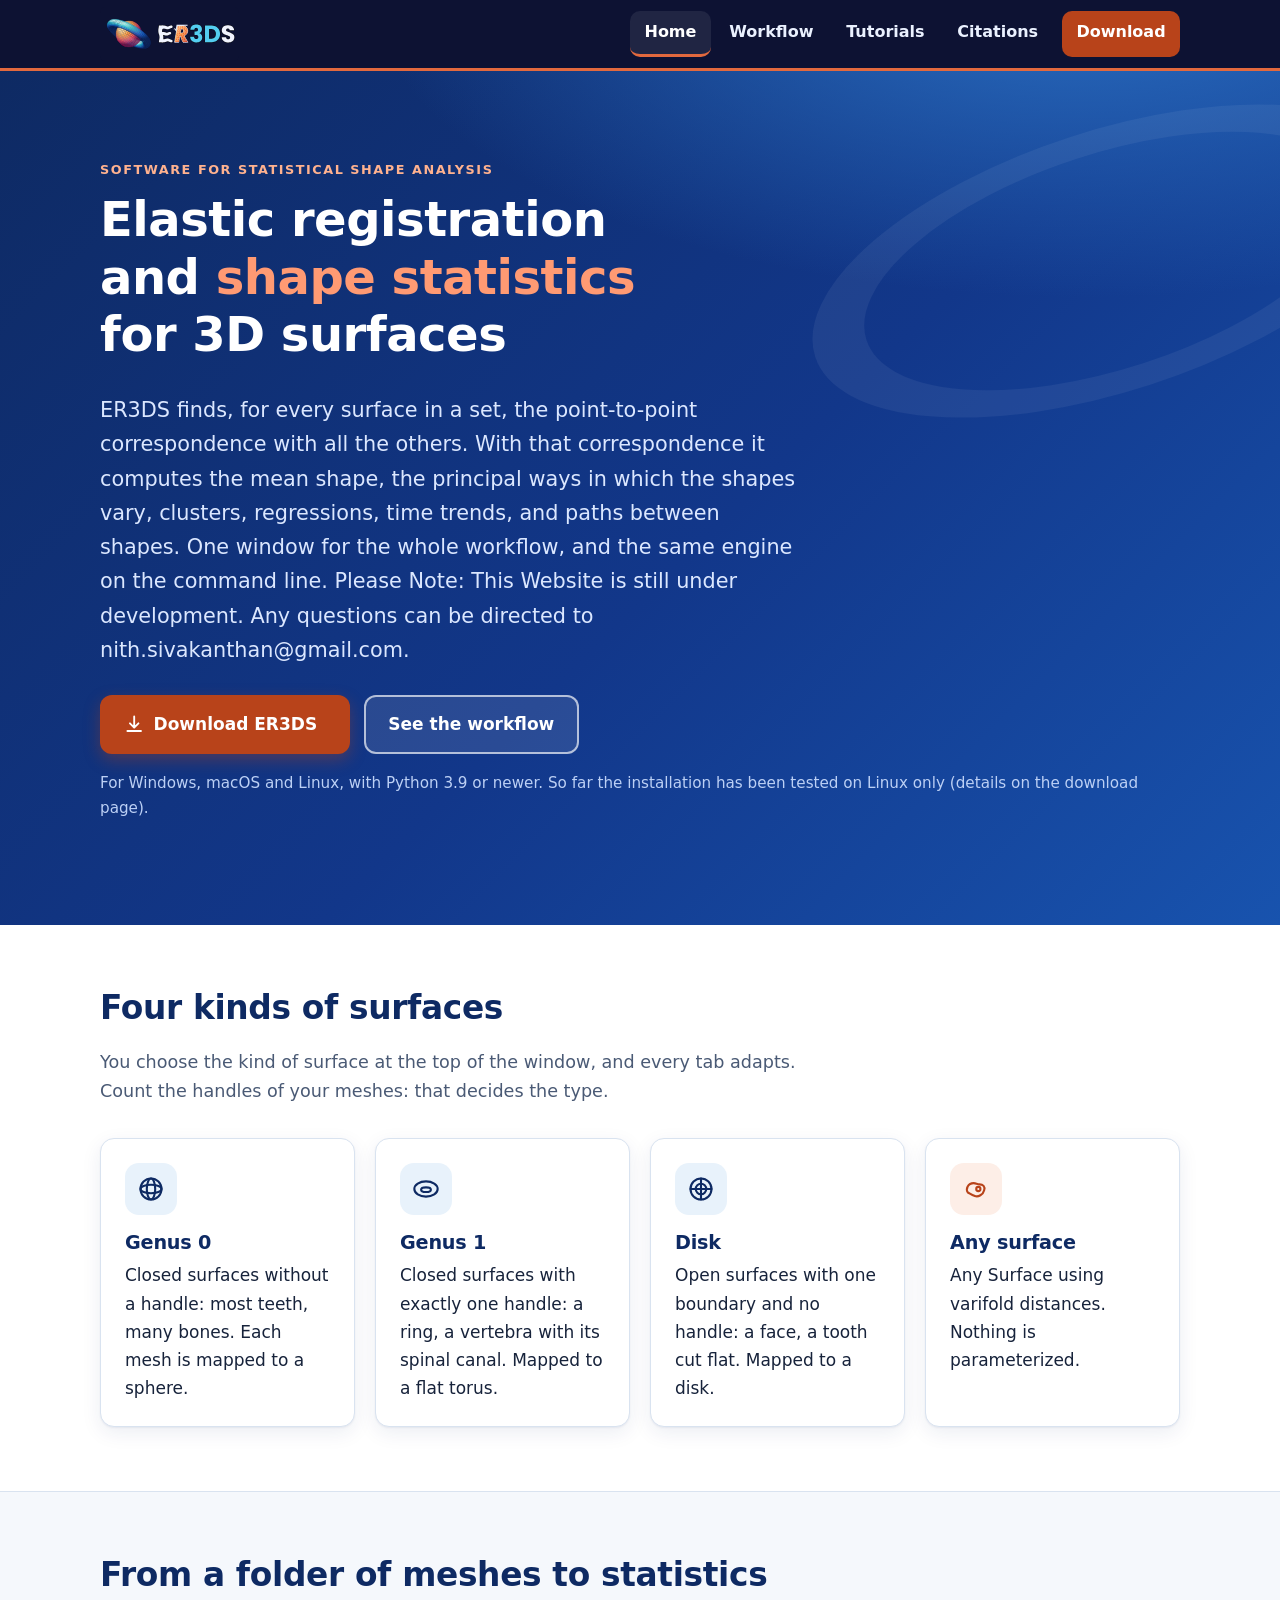
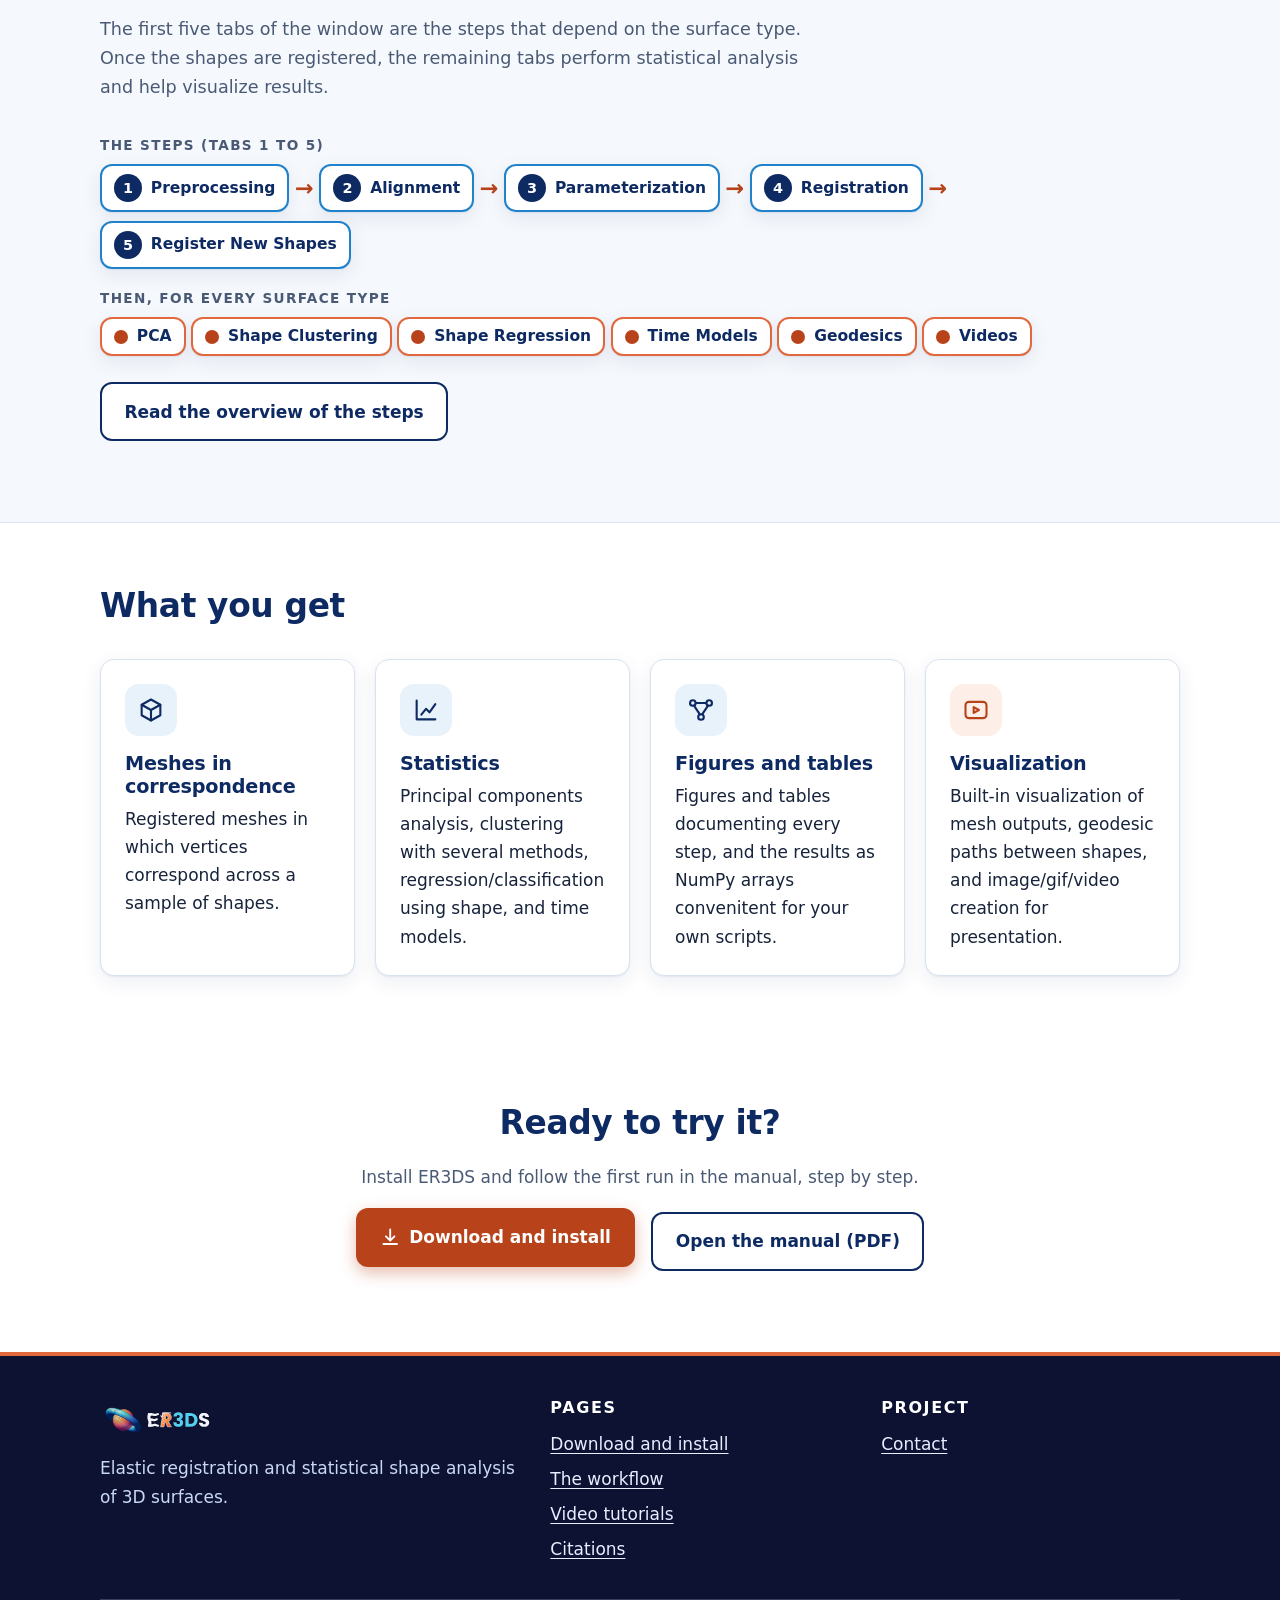
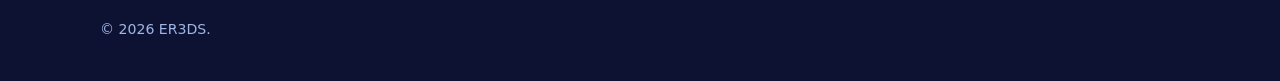
==== commit da0dda5f: "Update index.html" ====
--- a/index.html
+++ b/index.html
@@ -108,7 +108,7 @@
   </div>
 </section>
 
-<section class="section-soft">
+<!-- <section class="section-soft">
   <div class="container">
     <div class="section-head">
       <h2>Example output</h2>
@@ -125,7 +125,7 @@
       </figure>
     </div>
   </div>
-</section>
+</section> -->
 
 <!-- <section>
   <div class="container">
